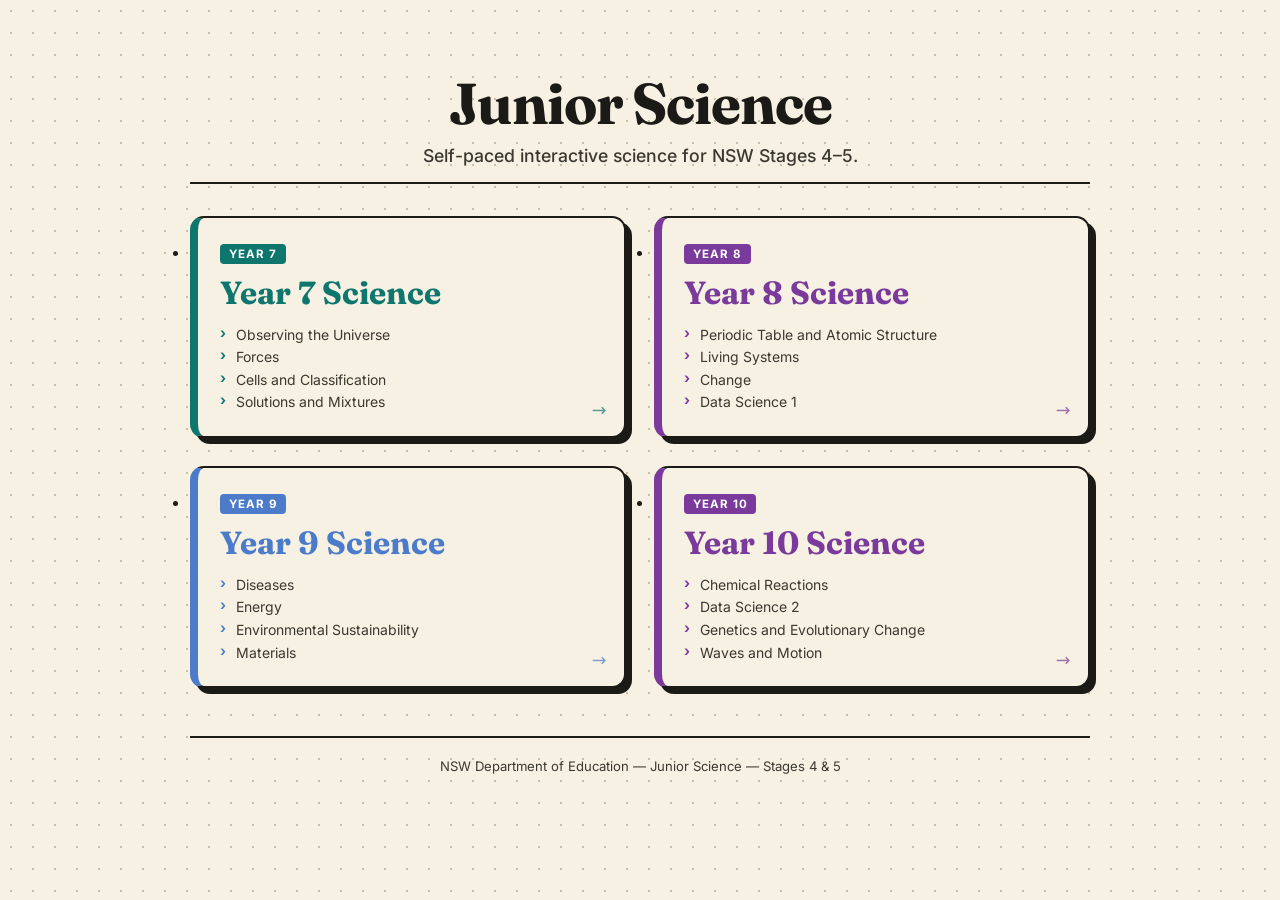
==== index.html @ b9d680f1 "Add Junior Science landing page with self-hosted fonts Single-page front door linking Year 7–10 GitH" ====
<!DOCTYPE html>
<html lang="en">
<head>
  <meta charset="UTF-8" />
  <meta name="viewport" content="width=device-width, initial-scale=1.0" />
  <title>Junior Science</title>
  <style>
    /* ── Self-hosted fonts ─────────────────────────────────────────── */
    @font-face {
      font-family: 'Fraunces';
      font-style: normal;
      font-weight: 700;
      font-display: swap;
      src: url('fonts/fraunces-700-latin.woff2') format('woff2');
      unicode-range: U+0000-00FF, U+0131, U+0152-0153, U+02BB-02BC,
                     U+02C6, U+02DA, U+02DC, U+0304, U+0308, U+0329,
                     U+2000-206F, U+20AC, U+2122, U+2191, U+2193,
                     U+2212, U+2215, U+FEFF, U+FFFD;
    }

    @font-face {
      font-family: 'Inter';
      font-style: normal;
      font-weight: 400;
      font-display: swap;
      src: url('fonts/inter-400-latin.woff2') format('woff2');
      unicode-range: U+0000-00FF, U+0131, U+0152-0153, U+02BB-02BC,
                     U+02C6, U+02DA, U+02DC, U+0304, U+0308, U+0329,
                     U+2000-206F, U+20AC, U+2122, U+2191, U+2193,
                     U+2212, U+2215, U+FEFF, U+FFFD;
    }

    @font-face {
      font-family: 'Inter';
      font-style: normal;
      font-weight: 500;
      font-display: swap;
      src: url('fonts/inter-500-latin.woff2') format('woff2');
      unicode-range: U+0000-00FF, U+0131, U+0152-0153, U+02BB-02BC,
                     U+02C6, U+02DA, U+02DC, U+0304, U+0308, U+0329,
                     U+2000-206F, U+20AC, U+2122, U+2191, U+2193,
                     U+2212, U+2215, U+FEFF, U+FFFD;
    }

    @font-face {
      font-family: 'Inter';
      font-style: normal;
      font-weight: 700;
      font-display: swap;
      src: url('fonts/inter-700-latin.woff2') format('woff2');
      unicode-range: U+0000-00FF, U+0131, U+0152-0153, U+02BB-02BC,
                     U+02C6, U+02DA, U+02DC, U+0304, U+0308, U+0329,
                     U+2000-206F, U+20AC, U+2122, U+2191, U+2193,
                     U+2212, U+2215, U+FEFF, U+FFFD;
    }

    /* ── Reset & base ──────────────────────────────────────────────── */
    *, *::before, *::after {
      box-sizing: border-box;
      margin: 0;
      padding: 0;
    }

    :root {
      --paper:   #f7f1e3;
      --ink:     #1b1a17;
      --ink-mid: #3a3830;
      --radius:  14px;
      --shadow:  6px 6px 0 #1b1a17;

      /* Year accent colours */
      --y7:  #0f766e;
      --y8:  #7a3a9b;
      --y9:  #4b7bc9;
      --y10: #7a3a9b;
    }

    html {
      font-size: 16px;
      scroll-behavior: smooth;
    }

    body {
      font-family: 'Inter', system-ui, -apple-system, 'Segoe UI', sans-serif;
      font-weight: 400;
      background-color: var(--paper);
      color: var(--ink);
      min-height: 100vh;
      padding: 2rem 1rem 4rem;
      /* Subtle dot-grid texture evoking grid paper */
      background-image: radial-gradient(circle, #c8bfa8 1px, transparent 1px);
      background-size: 22px 22px;
    }

    /* ── Layout ────────────────────────────────────────────────────── */
    .site-wrapper {
      max-width: 900px;
      margin: 0 auto;
    }

    /* ── Header ────────────────────────────────────────────────────── */
    .site-header {
      text-align: center;
      padding: 2.5rem 1rem 1rem;
      margin-bottom: 2rem;
      border-bottom: 2px solid var(--ink);
    }

    .site-header h1 {
      font-family: 'Fraunces', Georgia, 'Times New Roman', serif;
      font-weight: 700;
      font-size: clamp(2.4rem, 6vw, 3.6rem);
      line-height: 1.1;
      letter-spacing: -0.02em;
      color: var(--ink);
    }

    .site-header .subtitle {
      margin-top: 0.6rem;
      font-size: clamp(0.95rem, 2.5vw, 1.1rem);
      font-weight: 500;
      color: var(--ink-mid);
    }

    /* ── Jump-back banner ──────────────────────────────────────────── */
    #jump-back {
      display: none; /* shown by JS */
      margin-bottom: 1.75rem;
      padding: 0.7rem 1.2rem;
      background: var(--ink);
      color: var(--paper);
      border-radius: var(--radius);
      font-size: 0.9rem;
      font-weight: 500;
      text-align: center;
    }

    #jump-back a {
      color: #ffd166;
      text-decoration: none;
      font-weight: 700;
    }

    #jump-back a:hover,
    #jump-back a:focus {
      text-decoration: underline;
    }

    #jump-back a:focus-visible {
      outline: 3px solid #ffd166;
      outline-offset: 2px;
      border-radius: 3px;
    }

    /* ── Year card grid ────────────────────────────────────────────── */
    .year-grid {
      display: grid;
      grid-template-columns: 1fr;
      gap: 1.5rem;
    }

    @media (min-width: 540px) {
      .year-grid {
        grid-template-columns: repeat(2, 1fr);
      }
    }

    @media (min-width: 820px) {
      .year-grid {
        grid-template-columns: repeat(2, 1fr);
        gap: 1.75rem;
      }
    }

    /* ── Individual card ───────────────────────────────────────────── */
    .year-card {
      display: block; /* <a> as block */
      text-decoration: none;
      color: var(--ink);
      background: var(--paper);
      border: 2px solid var(--ink);
      border-left: 8px solid var(--accent);
      border-radius: var(--radius);
      box-shadow: var(--shadow);
      padding: 1.5rem 1.4rem 1.6rem;
      transition: transform 0.12s ease, box-shadow 0.12s ease;
      position: relative;
      /* Ensure accent var flows from inline style */
      --accent: currentColor;
    }

    .year-card:hover,
    .year-card:focus-visible {
      transform: translate(-3px, -3px);
      box-shadow: 9px 9px 0 var(--ink);
      outline: none;
    }

    .year-card:focus-visible {
      outline: 3px solid var(--accent);
      outline-offset: 3px;
    }

    .year-card:active {
      transform: translate(2px, 2px);
      box-shadow: 4px 4px 0 var(--ink);
    }

    /* Badge (Y7, Y8 …) */
    .card-badge {
      display: inline-block;
      background: var(--accent);
      color: #fff;
      font-family: 'Inter', sans-serif;
      font-weight: 700;
      font-size: 0.72rem;
      letter-spacing: 0.08em;
      text-transform: uppercase;
      padding: 0.2rem 0.55rem;
      border-radius: 4px;
      margin-bottom: 0.65rem;
    }

    /* Year heading */
    .card-heading {
      font-family: 'Fraunces', Georgia, 'Times New Roman', serif;
      font-weight: 700;
      font-size: clamp(1.55rem, 4vw, 2rem);
      color: var(--accent);
      line-height: 1.15;
      margin-bottom: 0.9rem;
    }

    /* Topic list */
    .card-topics {
      list-style: none;
      display: flex;
      flex-direction: column;
      gap: 0.35rem;
    }

    .card-topics li {
      font-size: 0.875rem;
      font-weight: 400;
      color: var(--ink-mid);
      padding-left: 1rem;
      position: relative;
    }

    .card-topics li::before {
      content: '›';
      position: absolute;
      left: 0;
      color: var(--accent);
      font-weight: 700;
      line-height: 1;
    }

    /* Arrow nudge in bottom-right */
    .card-arrow {
      position: absolute;
      bottom: 1rem;
      right: 1.1rem;
      font-size: 1.1rem;
      color: var(--accent);
      opacity: 0.7;
      transition: opacity 0.12s, transform 0.12s;
    }

    .year-card:hover .card-arrow,
    .year-card:focus-visible .card-arrow {
      opacity: 1;
      transform: translateX(3px);
    }

    /* ── Footer ────────────────────────────────────────────────────── */
    .site-footer {
      margin-top: 3rem;
      padding-top: 1.25rem;
      border-top: 2px solid var(--ink);
      text-align: center;
      font-size: 0.82rem;
      color: var(--ink-mid);
    }
  </style>
</head>
<body>
  <div class="site-wrapper">

    <header class="site-header">
      <h1>Junior Science</h1>
      <p class="subtitle">Self-paced interactive science for NSW Stages&nbsp;4–5.</p>
    </header>

    <!-- Jump-back banner — shown by JS if localStorage has a saved year -->
    <div id="jump-back" role="note" aria-live="polite"></div>

    <main>
      <nav aria-label="Year groups">
        <ul class="year-grid" role="list">

          <!-- Year 7 -->
          <li>
            <a class="year-card"
               href="https://irvincisneros-png.github.io/Year-7/"
               style="--accent: #0f766e;"
               data-year="7"
               aria-label="Year 7 Science — Observing the Universe, Forces, Cells and Classification, Solutions and Mixtures">
              <span class="card-badge">Year 7</span>
              <div class="card-heading">Year 7 Science</div>
              <ul class="card-topics" aria-hidden="true">
                <li>Observing the Universe</li>
                <li>Forces</li>
                <li>Cells and Classification</li>
                <li>Solutions and Mixtures</li>
              </ul>
              <span class="card-arrow" aria-hidden="true">→</span>
            </a>
          </li>

          <!-- Year 8 -->
          <li>
            <a class="year-card"
               href="https://irvincisneros-png.github.io/Year-8-Science/"
               style="--accent: #7a3a9b;"
               data-year="8"
               aria-label="Year 8 Science — Periodic Table and Atomic Structure, Living Systems, Change, Data Science 1">
              <span class="card-badge">Year 8</span>
              <div class="card-heading">Year 8 Science</div>
              <ul class="card-topics" aria-hidden="true">
                <li>Periodic Table and Atomic Structure</li>
                <li>Living Systems</li>
                <li>Change</li>
                <li>Data Science 1</li>
              </ul>
              <span class="card-arrow" aria-hidden="true">→</span>
            </a>
          </li>

          <!-- Year 9 -->
          <li>
            <a class="year-card"
               href="https://irvincisneros-png.github.io/Year-9/"
               style="--accent: #4b7bc9;"
               data-year="9"
               aria-label="Year 9 Science — Diseases, Energy, Environmental Sustainability, Materials">
              <span class="card-badge">Year 9</span>
              <div class="card-heading">Year 9 Science</div>
              <ul class="card-topics" aria-hidden="true">
                <li>Diseases</li>
                <li>Energy</li>
                <li>Environmental Sustainability</li>
                <li>Materials</li>
              </ul>
              <span class="card-arrow" aria-hidden="true">→</span>
            </a>
          </li>

          <!-- Year 10 -->
          <li>
            <a class="year-card"
               href="https://irvincisneros-png.github.io/Year-10-Science/"
               style="--accent: #7a3a9b;"
               data-year="10"
               aria-label="Year 10 Science — Chemical Reactions, Data Science 2, Genetics and Evolutionary Change, Waves and Motion">
              <span class="card-badge">Year 10</span>
              <div class="card-heading">Year 10 Science</div>
              <ul class="card-topics" aria-hidden="true">
                <li>Chemical Reactions</li>
                <li>Data Science 2</li>
                <li>Genetics and Evolutionary Change</li>
                <li>Waves and Motion</li>
              </ul>
              <span class="card-arrow" aria-hidden="true">→</span>
            </a>
          </li>

        </ul>
      </nav>
    </main>

    <footer class="site-footer">
      <p>NSW Department of Education &mdash; Junior Science &mdash; Stages 4 &amp; 5</p>
    </footer>

  </div>

  <!-- Last-year memory (vanilla JS, no external deps) -->
  <script>
    (function () {
      var KEY = 'jsci.lastyear';
      var URLS = {
        '7':  'https://irvincisneros-png.github.io/Year-7/',
        '8':  'https://irvincisneros-png.github.io/Year-8-Science/',
        '9':  'https://irvincisneros-png.github.io/Year-9/',
        '10': 'https://irvincisneros-png.github.io/Year-10-Science/'
      };

      // On load: show jump-back banner if a year was saved
      try {
        var saved = localStorage.getItem(KEY);
        if (saved && URLS[saved]) {
          var banner = document.getElementById('jump-back');
          banner.innerHTML =
            'Welcome back! &nbsp;<a href="' + URLS[saved] + '">' +
            'Jump back into Year ' + saved + ' →</a>';
          banner.style.display = 'block';
        }
      } catch (e) { /* localStorage blocked — silent fallback */ }

      // On card click: save the year to localStorage
      var cards = document.querySelectorAll('.year-card[data-year]');
      for (var i = 0; i < cards.length; i++) {
        cards[i].addEventListener('click', function () {
          try {
            localStorage.setItem(KEY, this.getAttribute('data-year'));
          } catch (e) {}
        });
      }
    })();
  </script>
</body>
</html>
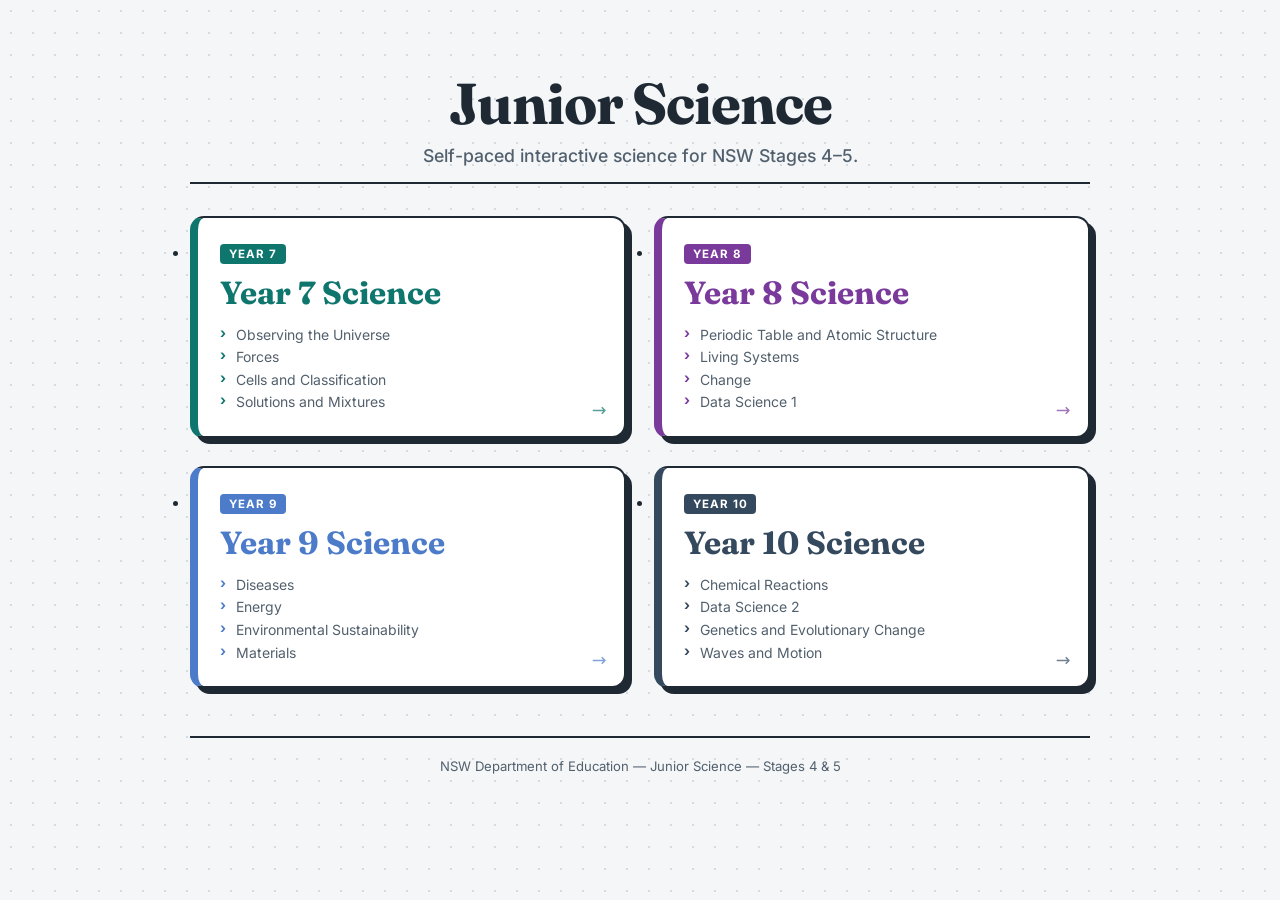
==== commit 81ecbd0c: "Recolour landing page: de-beige to white-on-light-grey, distinguish Year 10 (navy) from Year 8 Co-Au" ====
--- a/index.html
+++ b/index.html
@@ -62,17 +62,17 @@
     }
 
     :root {
-      --paper:   #f7f1e3;
-      --ink:     #1b1a17;
-      --ink-mid: #3a3830;
+      --paper:   #f4f6f8;
+      --ink:     #1f2933;
+      --ink-mid: #52606d;
       --radius:  14px;
-      --shadow:  6px 6px 0 #1b1a17;
+      --shadow:  6px 6px 0 #1f2933;
 
       /* Year accent colours */
       --y7:  #0f766e;
       --y8:  #7a3a9b;
       --y9:  #4b7bc9;
-      --y10: #7a3a9b;
+      --y10: #34495e;
     }
 
     html {
@@ -88,7 +88,7 @@
       min-height: 100vh;
       padding: 2rem 1rem 4rem;
       /* Subtle dot-grid texture evoking grid paper */
-      background-image: radial-gradient(circle, #c8bfa8 1px, transparent 1px);
+      background-image: radial-gradient(circle, #d3dae0 1px, transparent 1px);
       background-size: 22px 22px;
     }
 
@@ -177,7 +177,7 @@
       display: block; /* <a> as block */
       text-decoration: none;
       color: var(--ink);
-      background: var(--paper);
+      background: #ffffff;
       border: 2px solid var(--ink);
       border-left: 8px solid var(--accent);
       border-radius: var(--radius);
@@ -360,7 +360,7 @@
           <li>
             <a class="year-card"
                href="https://irvincisneros-png.github.io/Year-10-Science/"
-               style="--accent: #7a3a9b;"
+               style="--accent: #34495e;"
                data-year="10"
                aria-label="Year 10 Science — Chemical Reactions, Data Science 2, Genetics and Evolutionary Change, Waves and Motion">
               <span class="card-badge">Year 10</span>
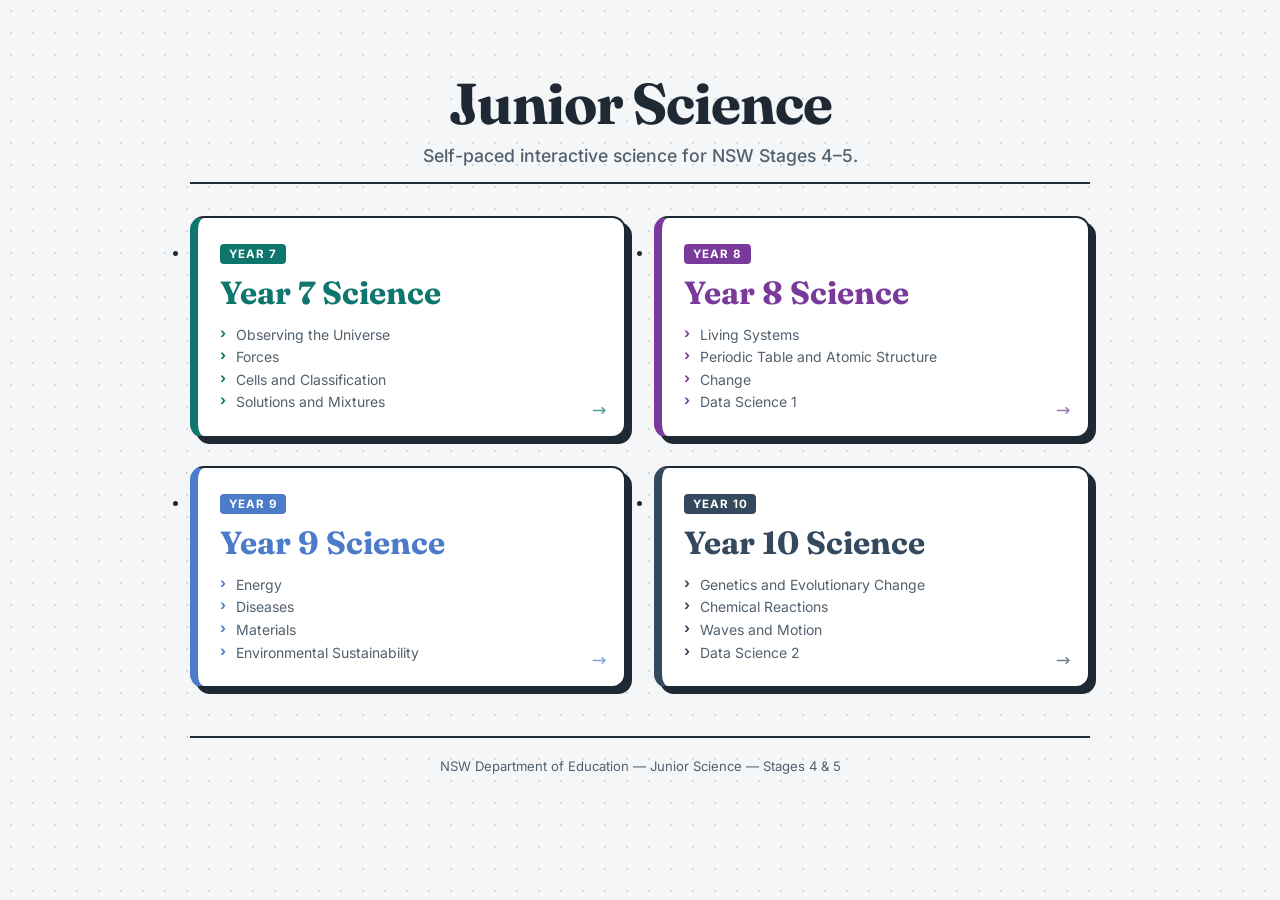
==== commit 5da5d181: "Reorder year-card topic lists to NESA syllabus order (Years 8–10) Co-Authored-By: Claude Opus 4.8 <n" ====
--- a/index.html
+++ b/index.html
@@ -324,12 +324,12 @@
                href="https://irvincisneros-png.github.io/Year-8-Science/"
                style="--accent: #7a3a9b;"
                data-year="8"
-               aria-label="Year 8 Science — Periodic Table and Atomic Structure, Living Systems, Change, Data Science 1">
+               aria-label="Year 8 Science — Living Systems, Periodic Table and Atomic Structure, Change, Data Science 1">
               <span class="card-badge">Year 8</span>
               <div class="card-heading">Year 8 Science</div>
               <ul class="card-topics" aria-hidden="true">
+                <li>Living Systems</li>
                 <li>Periodic Table and Atomic Structure</li>
-                <li>Living Systems</li>
                 <li>Change</li>
                 <li>Data Science 1</li>
               </ul>
@@ -343,14 +343,14 @@
                href="https://irvincisneros-png.github.io/Year-9/"
                style="--accent: #4b7bc9;"
                data-year="9"
-               aria-label="Year 9 Science — Diseases, Energy, Environmental Sustainability, Materials">
+               aria-label="Year 9 Science — Energy, Diseases, Materials, Environmental Sustainability">
               <span class="card-badge">Year 9</span>
               <div class="card-heading">Year 9 Science</div>
               <ul class="card-topics" aria-hidden="true">
+                <li>Energy</li>
                 <li>Diseases</li>
-                <li>Energy</li>
+                <li>Materials</li>
                 <li>Environmental Sustainability</li>
-                <li>Materials</li>
               </ul>
               <span class="card-arrow" aria-hidden="true">→</span>
             </a>
@@ -362,14 +362,14 @@
                href="https://irvincisneros-png.github.io/Year-10-Science/"
                style="--accent: #34495e;"
                data-year="10"
-               aria-label="Year 10 Science — Chemical Reactions, Data Science 2, Genetics and Evolutionary Change, Waves and Motion">
+               aria-label="Year 10 Science — Genetics and Evolutionary Change, Chemical Reactions, Waves and Motion, Data Science 2">
               <span class="card-badge">Year 10</span>
               <div class="card-heading">Year 10 Science</div>
               <ul class="card-topics" aria-hidden="true">
+                <li>Genetics and Evolutionary Change</li>
                 <li>Chemical Reactions</li>
+                <li>Waves and Motion</li>
                 <li>Data Science 2</li>
-                <li>Genetics and Evolutionary Change</li>
-                <li>Waves and Motion</li>
               </ul>
               <span class="card-arrow" aria-hidden="true">→</span>
             </a>
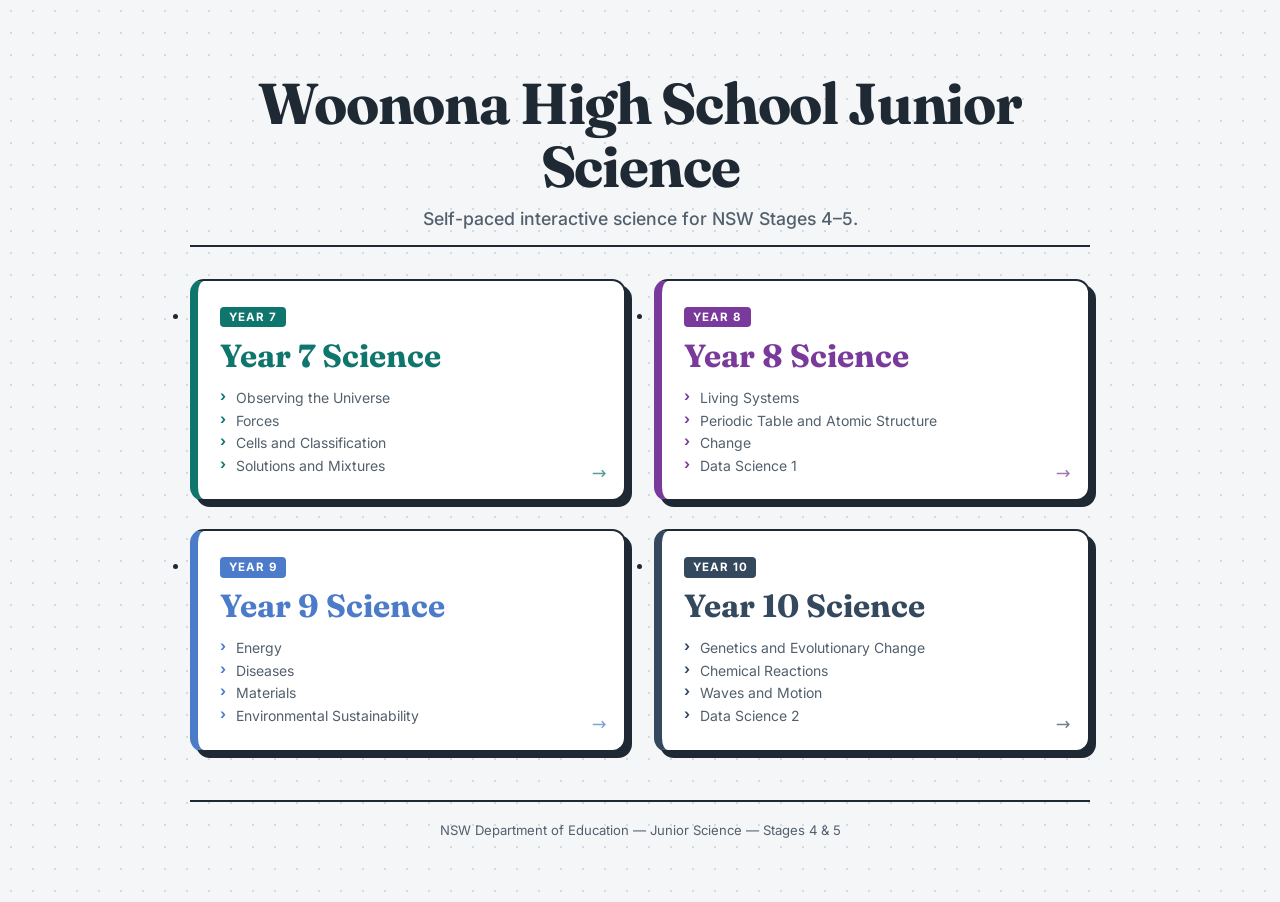
==== commit d52f3c31: "Rename landing page title to Woonona High School Junior Science Co-Authored-By: Claude Opus 4.8 <nor" ====
--- a/index.html
+++ b/index.html
@@ -3,7 +3,7 @@
 <head>
   <meta charset="UTF-8" />
   <meta name="viewport" content="width=device-width, initial-scale=1.0" />
-  <title>Junior Science</title>
+  <title>Woonona High School Junior Science</title>
   <style>
     /* ── Self-hosted fonts ─────────────────────────────────────────── */
     @font-face {
@@ -288,7 +288,7 @@
   <div class="site-wrapper">
 
     <header class="site-header">
-      <h1>Junior Science</h1>
+      <h1>Woonona High School Junior Science</h1>
       <p class="subtitle">Self-paced interactive science for NSW Stages&nbsp;4–5.</p>
     </header>
 
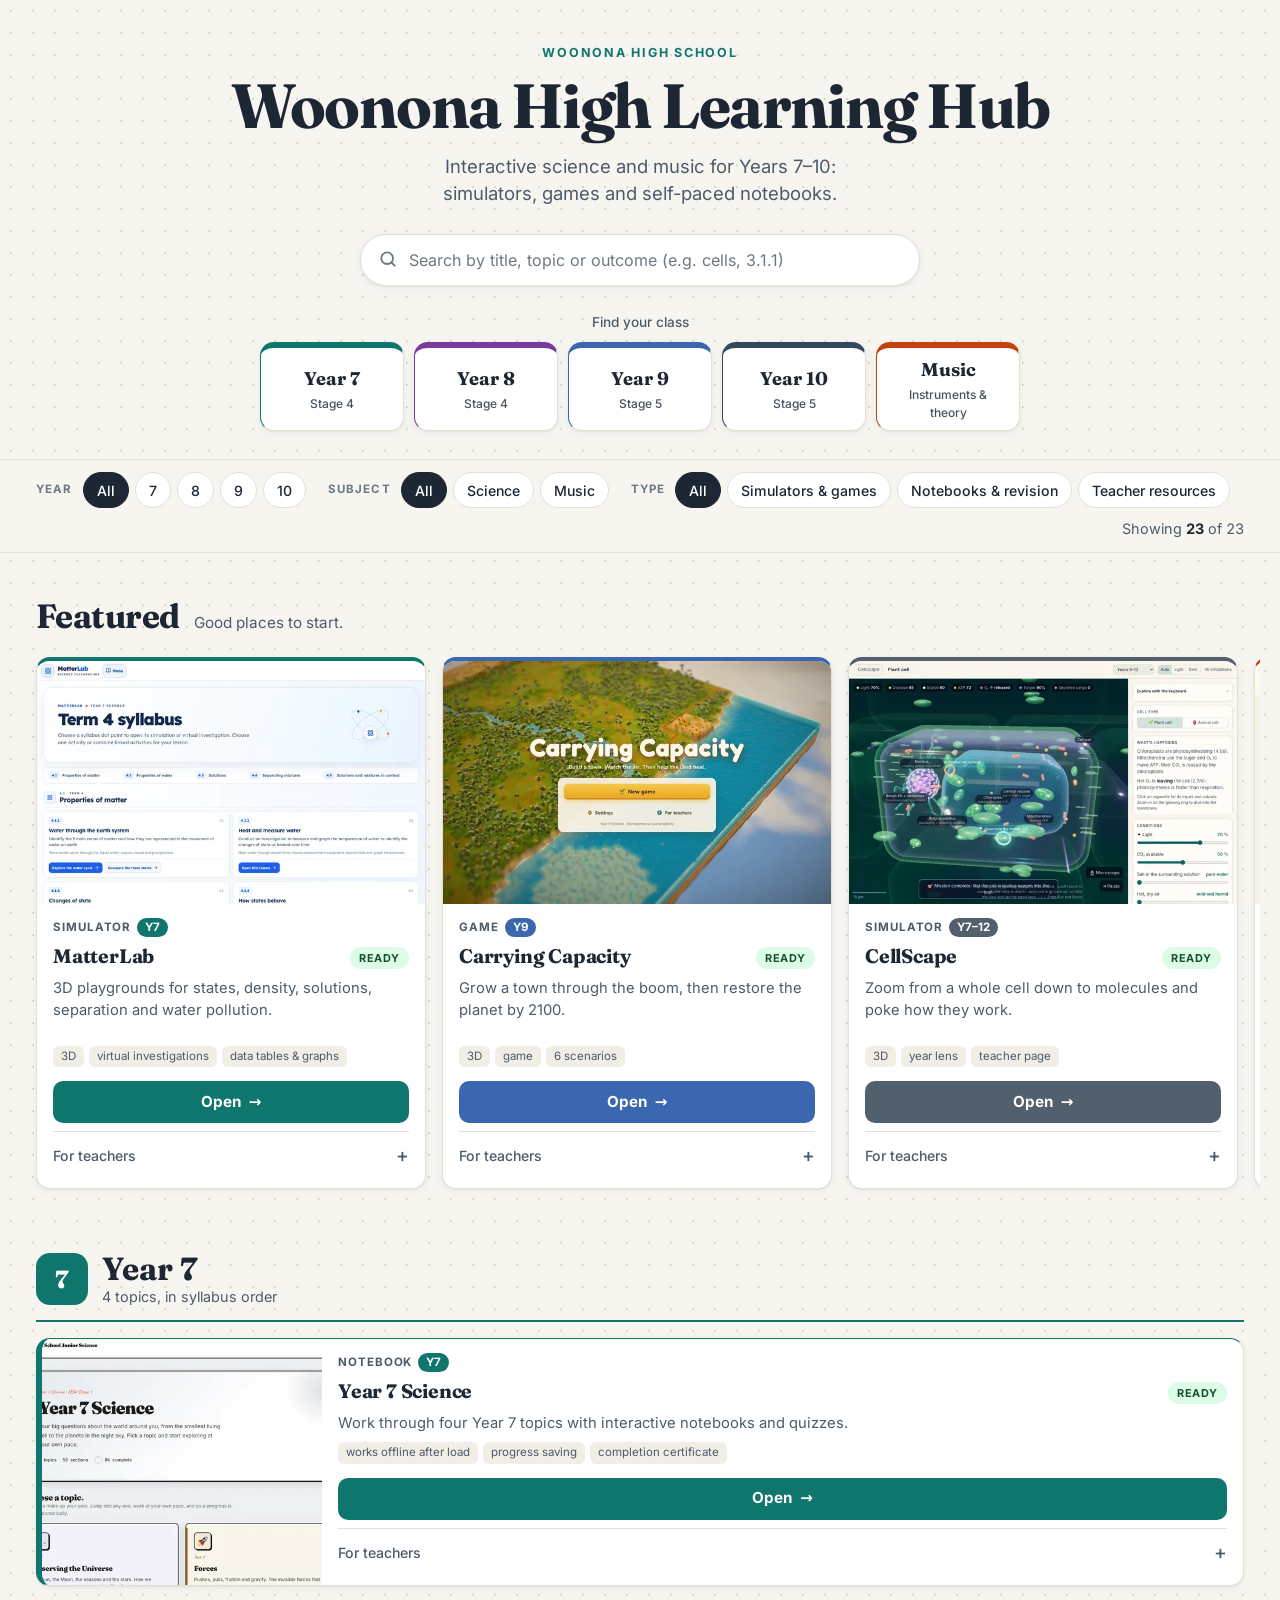
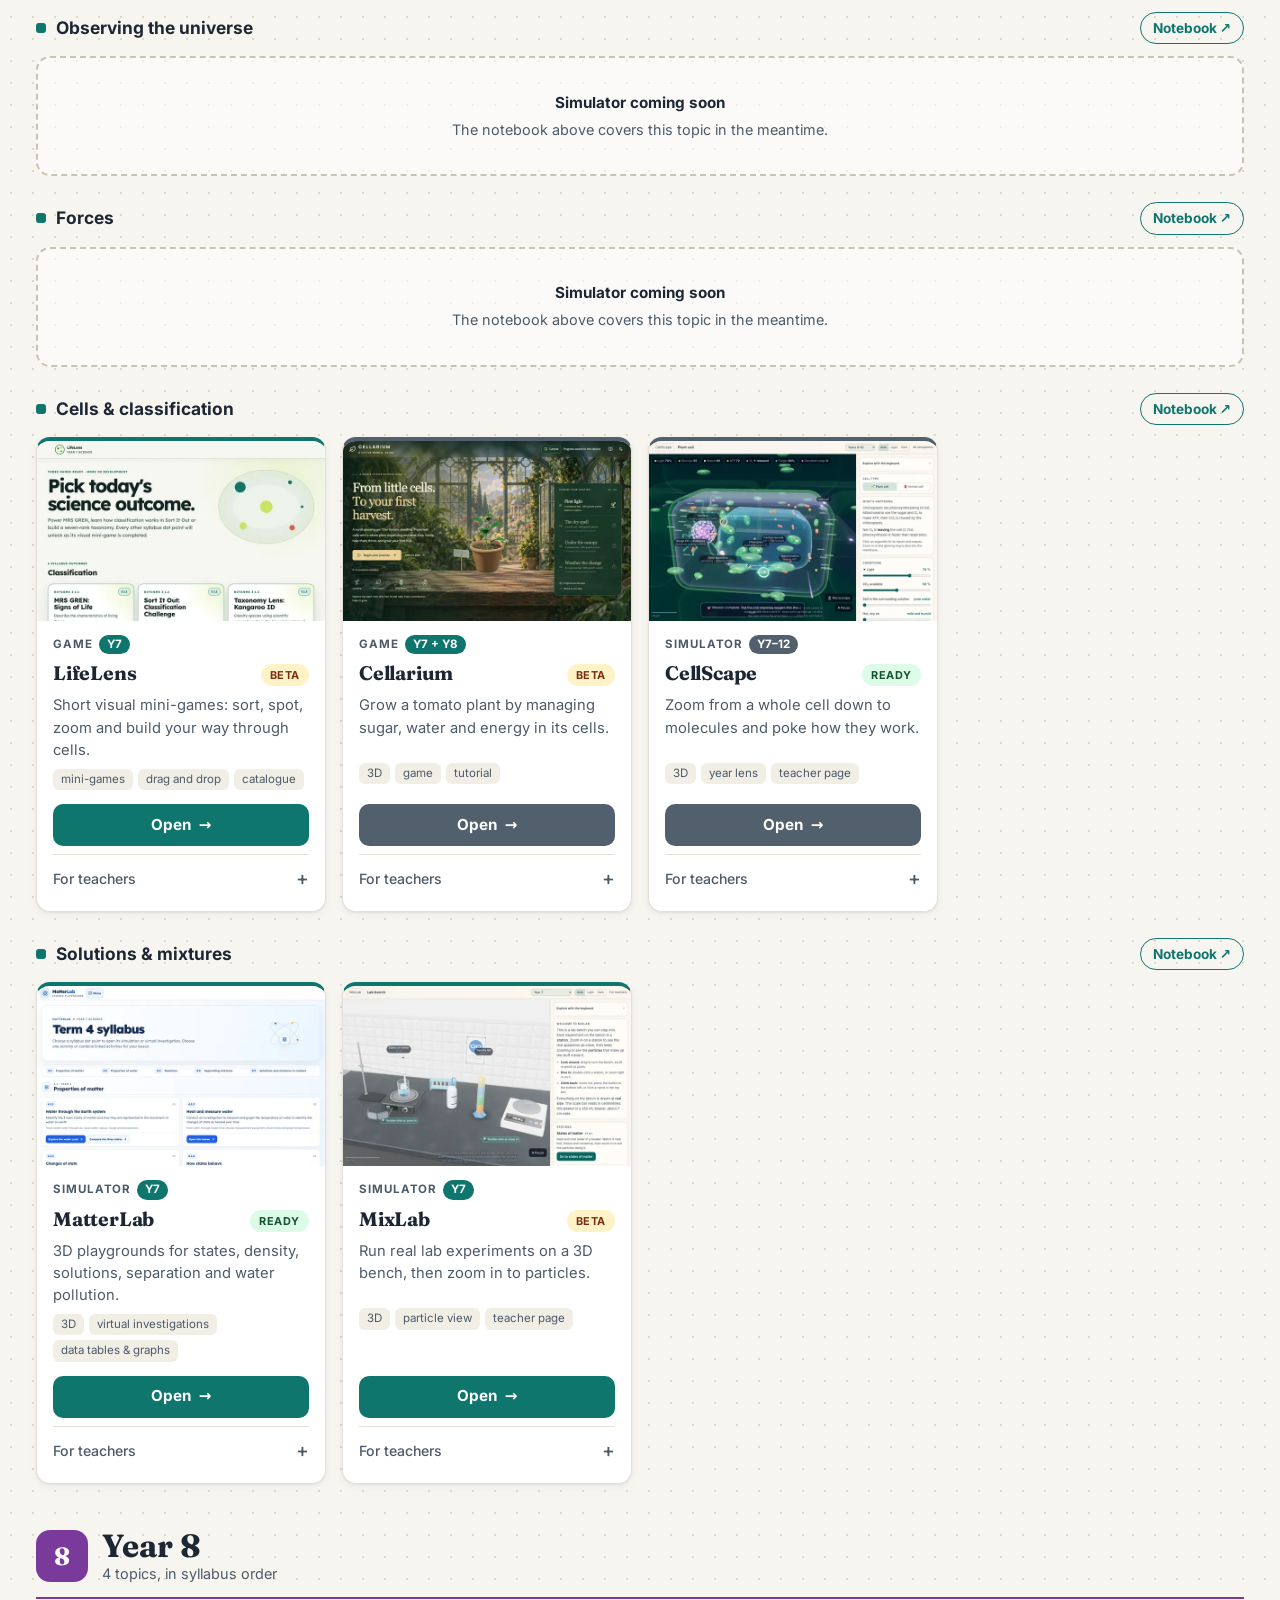
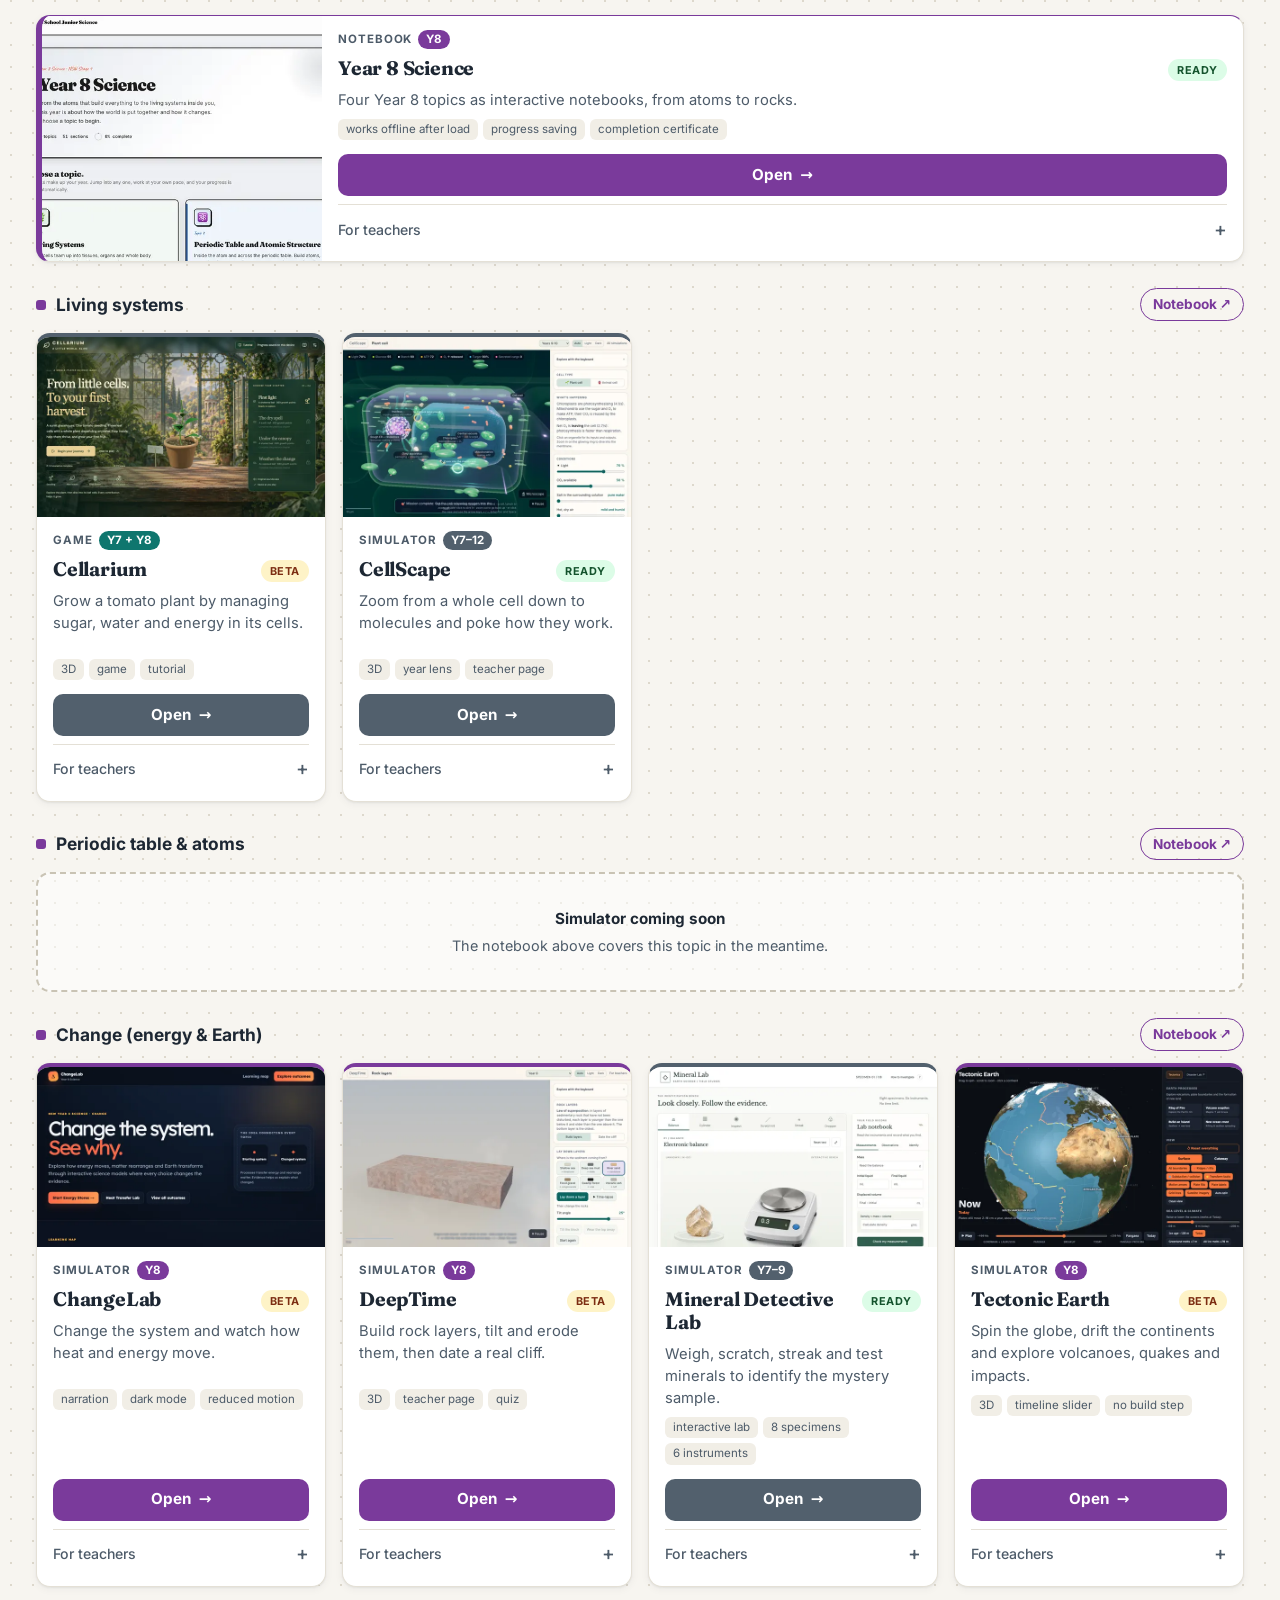
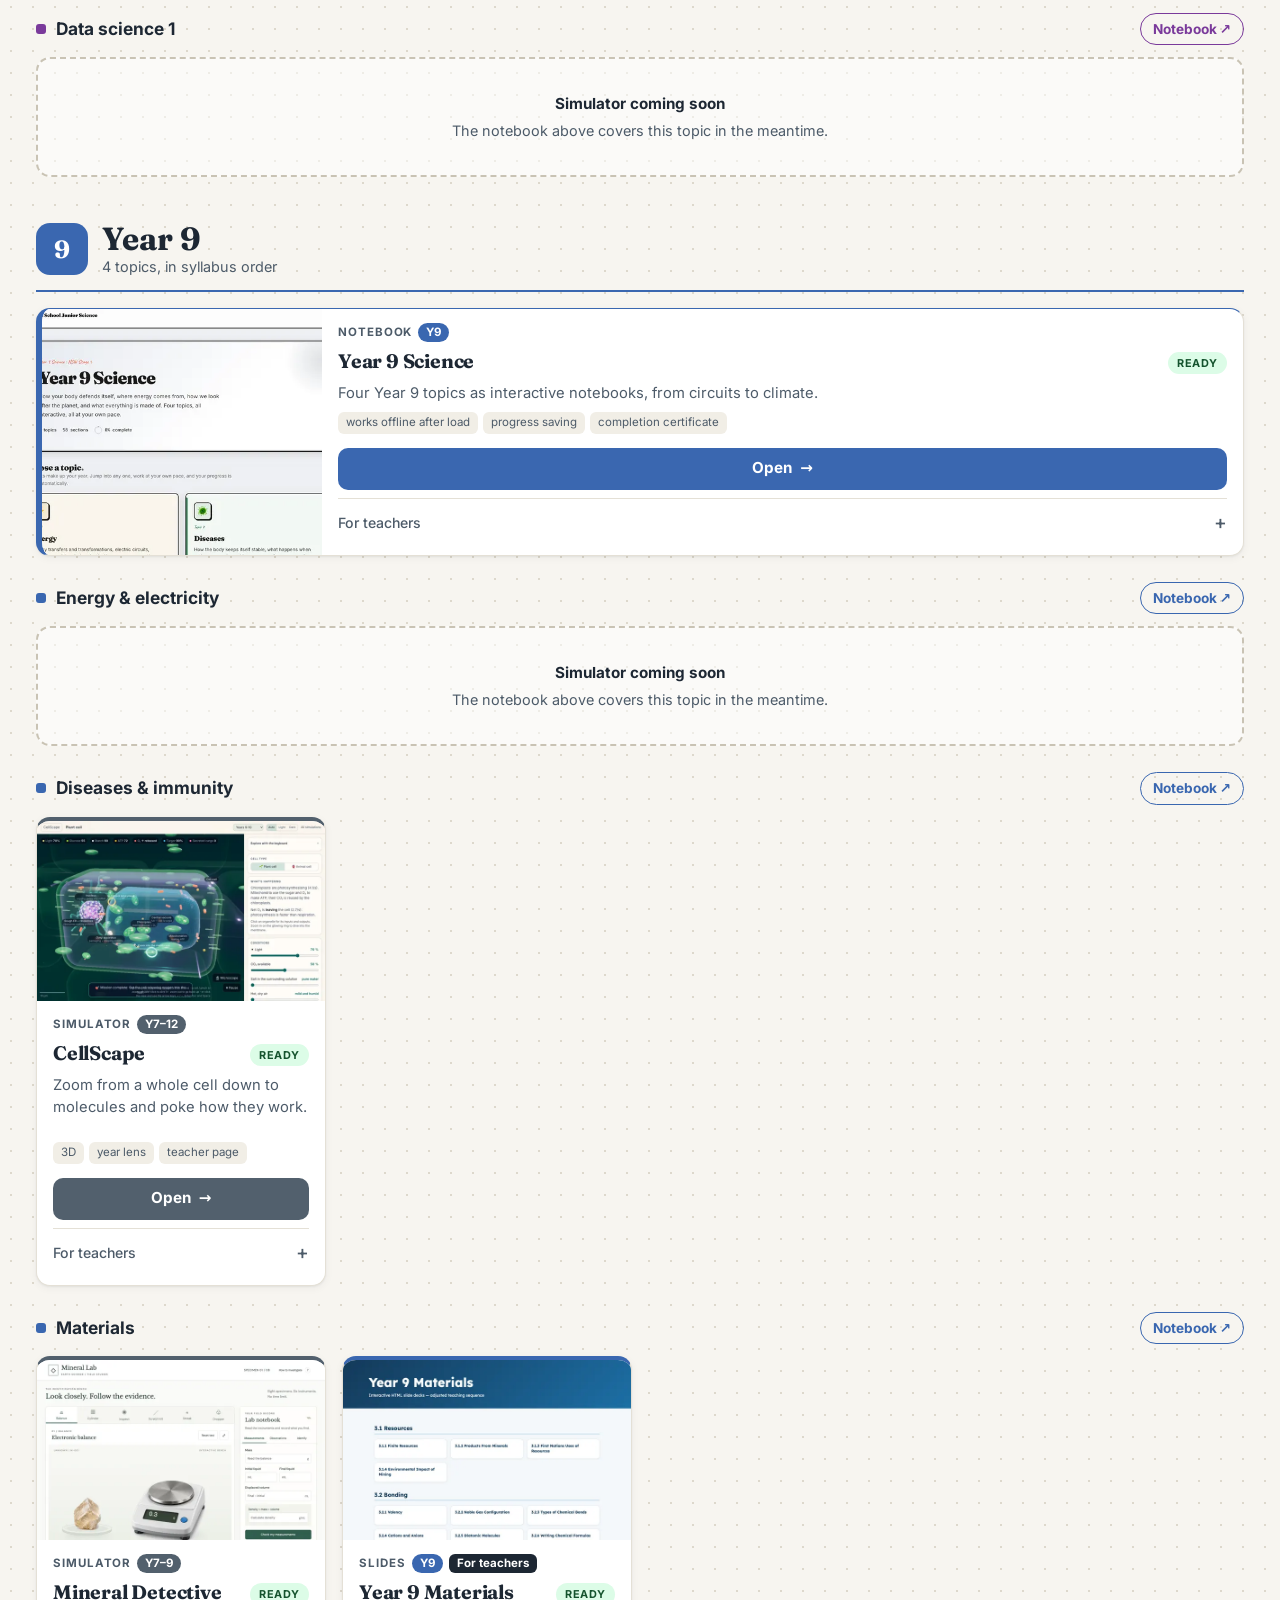
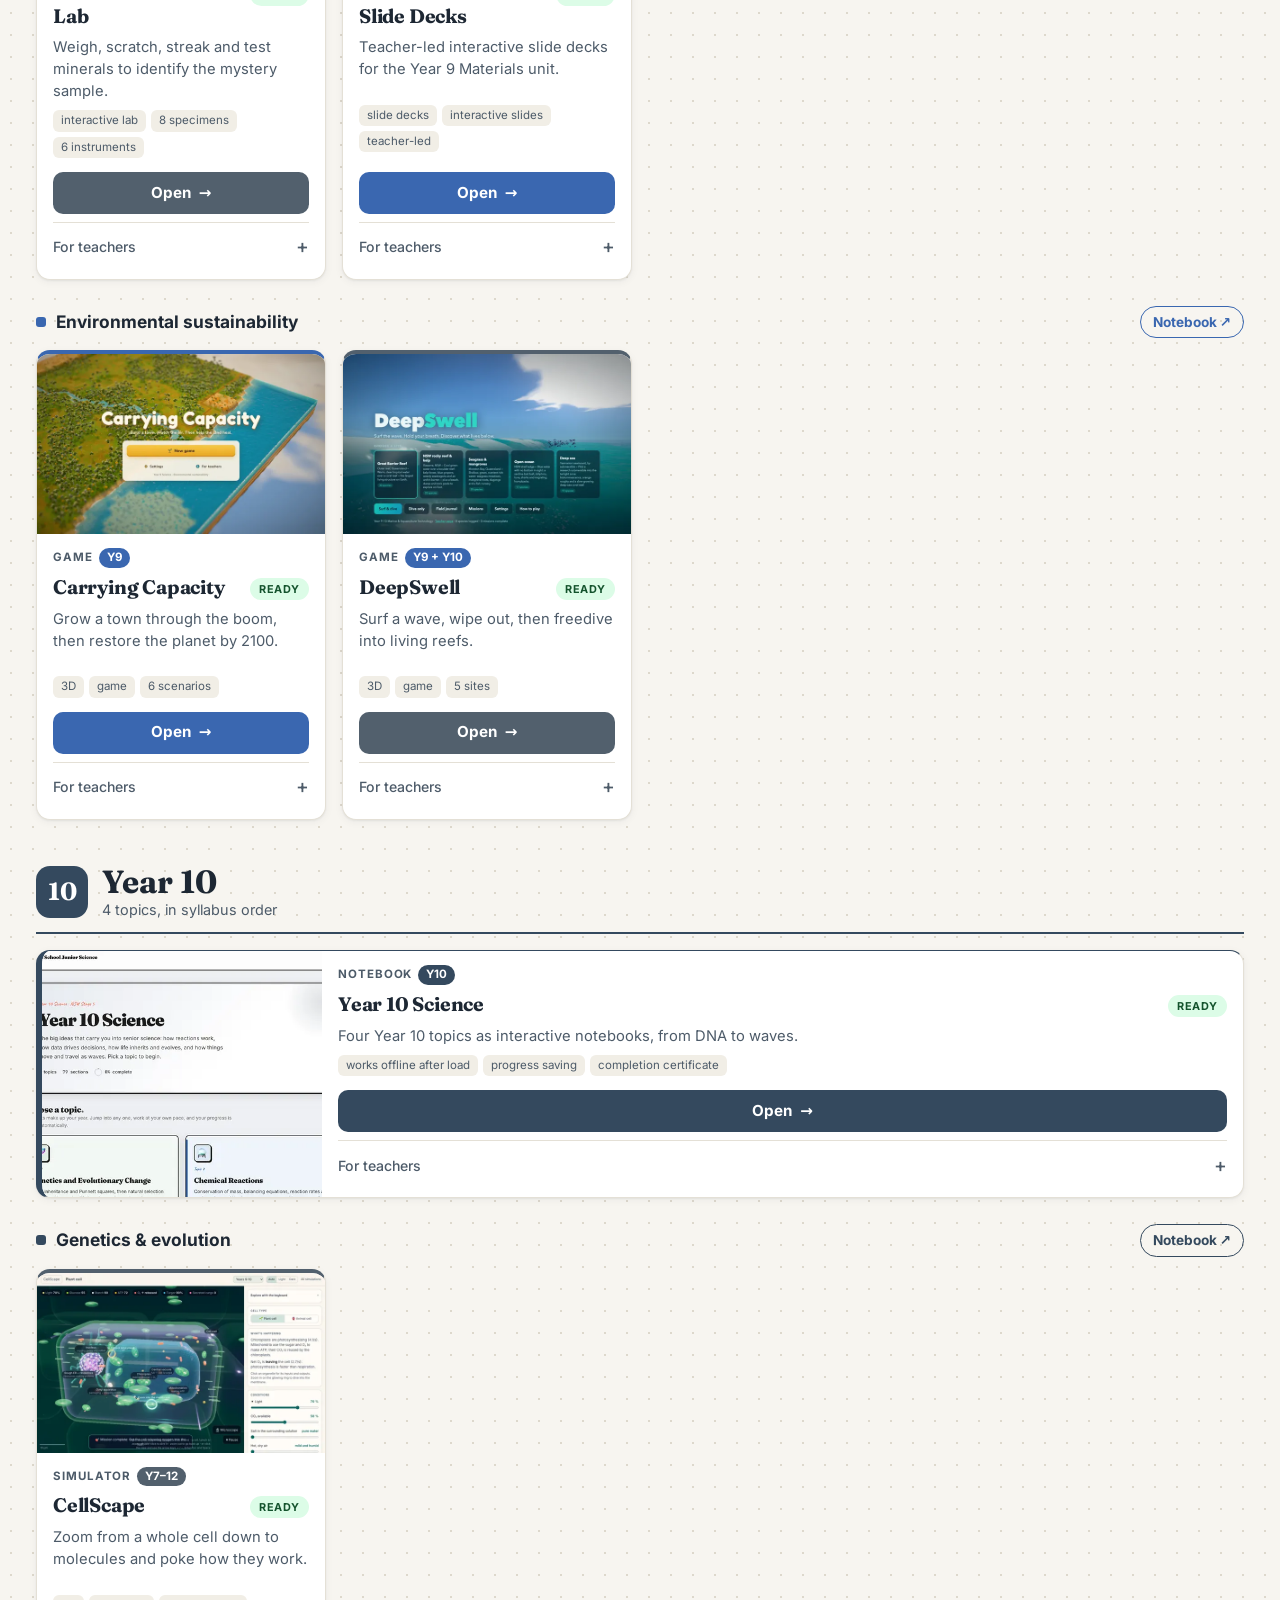
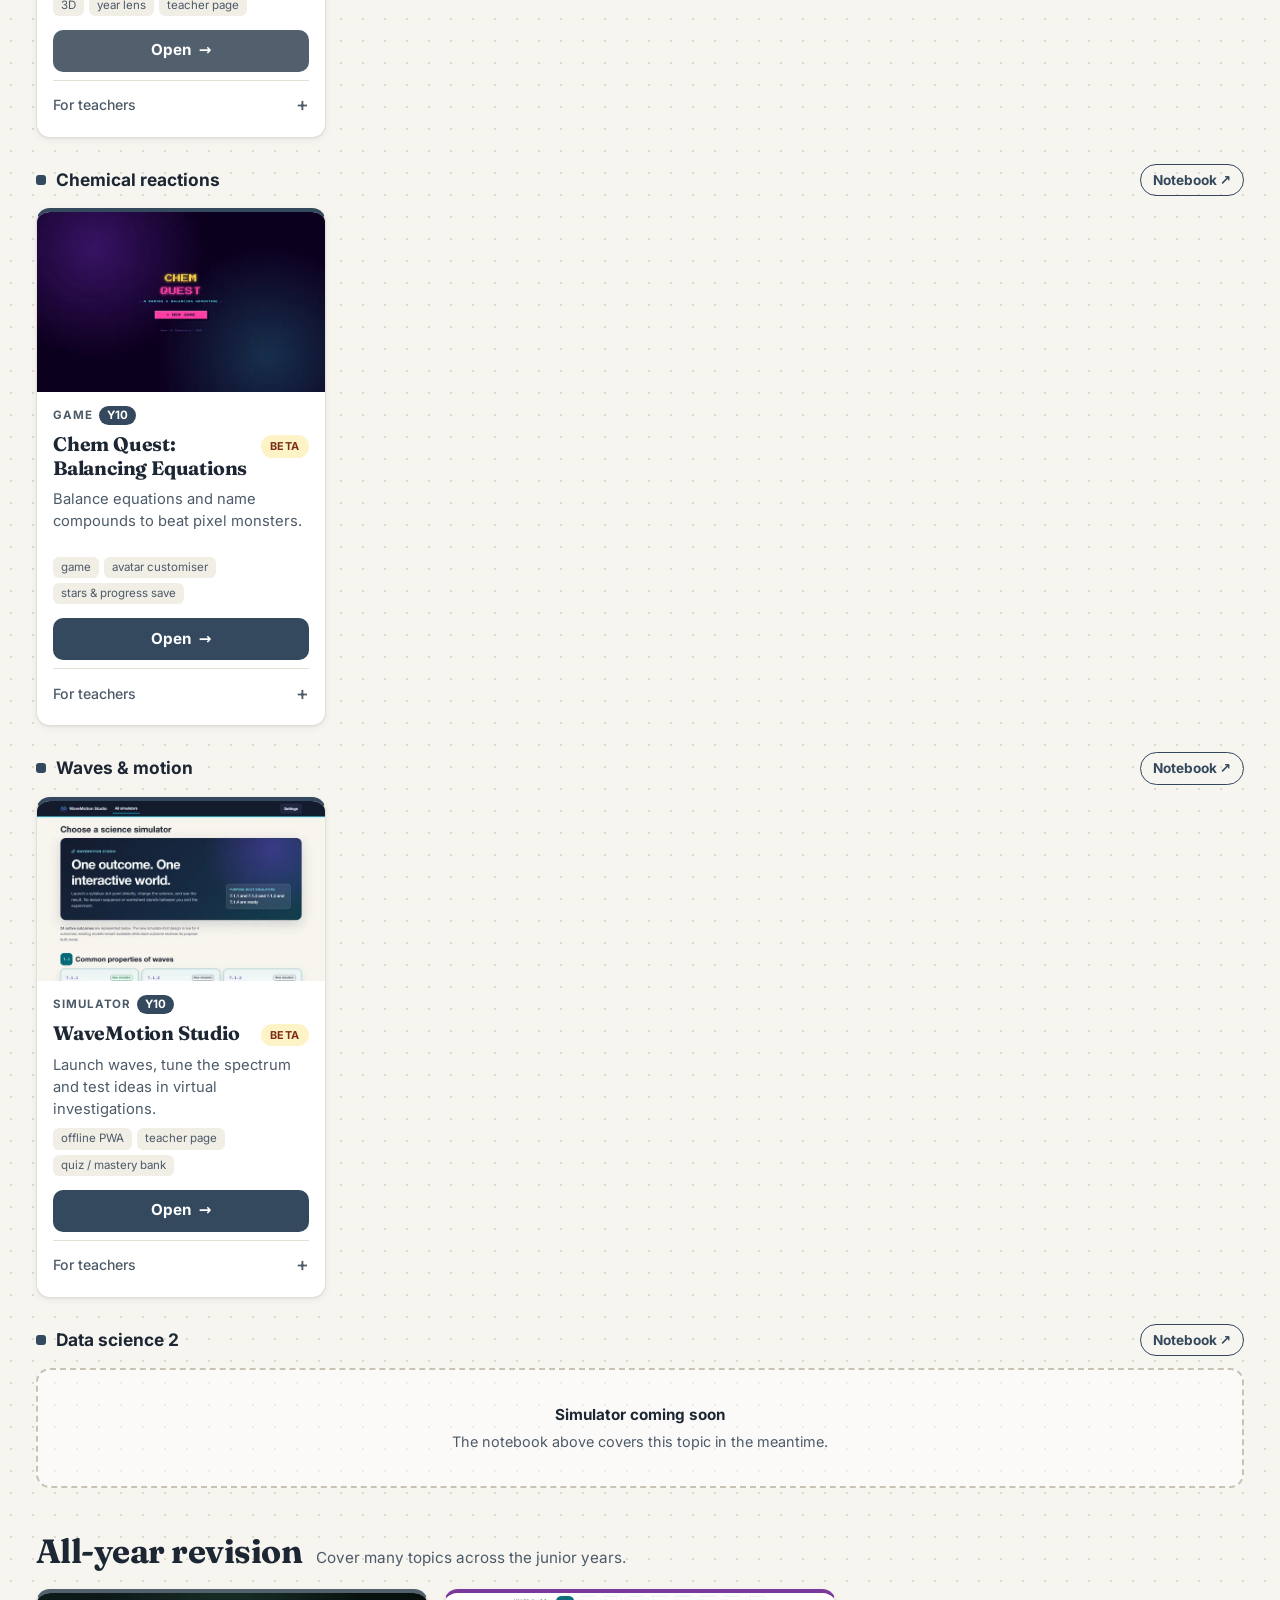
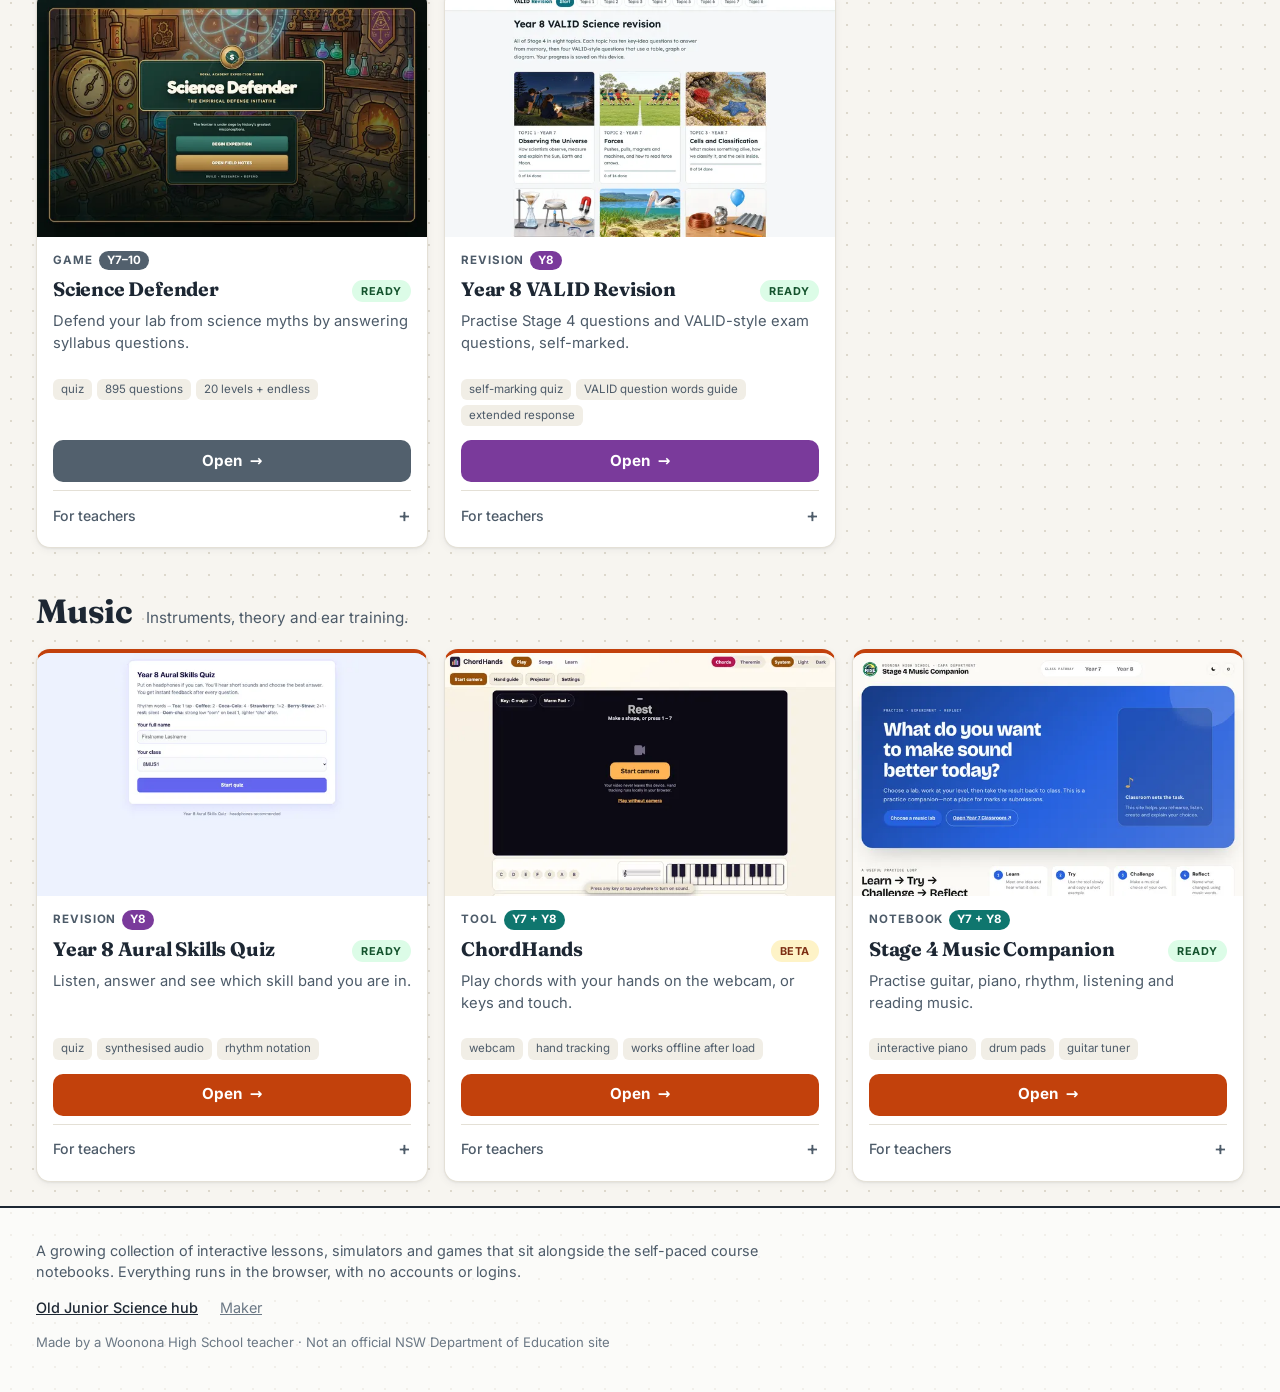
==== commit 1221ec78: "New Learning Hub homepage organising every science and music site Public catalogue (filter by year/s" ====
--- a/index.html
+++ b/index.html
@@ -1,423 +1,87 @@
 <!DOCTYPE html>
-<html lang="en">
+<html lang="en-AU">
 <head>
-  <meta charset="UTF-8" />
-  <meta name="viewport" content="width=device-width, initial-scale=1.0" />
-  <title>Woonona High School Junior Science</title>
-  <style>
-    /* ── Self-hosted fonts ─────────────────────────────────────────── */
-    @font-face {
-      font-family: 'Fraunces';
-      font-style: normal;
-      font-weight: 700;
-      font-display: swap;
-      src: url('fonts/fraunces-700-latin.woff2') format('woff2');
-      unicode-range: U+0000-00FF, U+0131, U+0152-0153, U+02BB-02BC,
-                     U+02C6, U+02DA, U+02DC, U+0304, U+0308, U+0329,
-                     U+2000-206F, U+20AC, U+2122, U+2191, U+2193,
-                     U+2212, U+2215, U+FEFF, U+FFFD;
-    }
-
-    @font-face {
-      font-family: 'Inter';
-      font-style: normal;
-      font-weight: 400;
-      font-display: swap;
-      src: url('fonts/inter-400-latin.woff2') format('woff2');
-      unicode-range: U+0000-00FF, U+0131, U+0152-0153, U+02BB-02BC,
-                     U+02C6, U+02DA, U+02DC, U+0304, U+0308, U+0329,
-                     U+2000-206F, U+20AC, U+2122, U+2191, U+2193,
-                     U+2212, U+2215, U+FEFF, U+FFFD;
-    }
-
-    @font-face {
-      font-family: 'Inter';
-      font-style: normal;
-      font-weight: 500;
-      font-display: swap;
-      src: url('fonts/inter-500-latin.woff2') format('woff2');
-      unicode-range: U+0000-00FF, U+0131, U+0152-0153, U+02BB-02BC,
-                     U+02C6, U+02DA, U+02DC, U+0304, U+0308, U+0329,
-                     U+2000-206F, U+20AC, U+2122, U+2191, U+2193,
-                     U+2212, U+2215, U+FEFF, U+FFFD;
-    }
-
-    @font-face {
-      font-family: 'Inter';
-      font-style: normal;
-      font-weight: 700;
-      font-display: swap;
-      src: url('fonts/inter-700-latin.woff2') format('woff2');
-      unicode-range: U+0000-00FF, U+0131, U+0152-0153, U+02BB-02BC,
-                     U+02C6, U+02DA, U+02DC, U+0304, U+0308, U+0329,
-                     U+2000-206F, U+20AC, U+2122, U+2191, U+2193,
-                     U+2212, U+2215, U+FEFF, U+FFFD;
-    }
-
-    /* ── Reset & base ──────────────────────────────────────────────── */
-    *, *::before, *::after {
-      box-sizing: border-box;
-      margin: 0;
-      padding: 0;
-    }
-
-    :root {
-      --paper:   #f4f6f8;
-      --ink:     #1f2933;
-      --ink-mid: #52606d;
-      --radius:  14px;
-      --shadow:  6px 6px 0 #1f2933;
-
-      /* Year accent colours */
-      --y7:  #0f766e;
-      --y8:  #7a3a9b;
-      --y9:  #4b7bc9;
-      --y10: #34495e;
-    }
-
-    html {
-      font-size: 16px;
-      scroll-behavior: smooth;
-    }
-
-    body {
-      font-family: 'Inter', system-ui, -apple-system, 'Segoe UI', sans-serif;
-      font-weight: 400;
-      background-color: var(--paper);
-      color: var(--ink);
-      min-height: 100vh;
-      padding: 2rem 1rem 4rem;
-      /* Subtle dot-grid texture evoking grid paper */
-      background-image: radial-gradient(circle, #d3dae0 1px, transparent 1px);
-      background-size: 22px 22px;
-    }
-
-    /* ── Layout ────────────────────────────────────────────────────── */
-    .site-wrapper {
-      max-width: 900px;
-      margin: 0 auto;
-    }
-
-    /* ── Header ────────────────────────────────────────────────────── */
-    .site-header {
-      text-align: center;
-      padding: 2.5rem 1rem 1rem;
-      margin-bottom: 2rem;
-      border-bottom: 2px solid var(--ink);
-    }
-
-    .site-header h1 {
-      font-family: 'Fraunces', Georgia, 'Times New Roman', serif;
-      font-weight: 700;
-      font-size: clamp(2.4rem, 6vw, 3.6rem);
-      line-height: 1.1;
-      letter-spacing: -0.02em;
-      color: var(--ink);
-    }
-
-    .site-header .subtitle {
-      margin-top: 0.6rem;
-      font-size: clamp(0.95rem, 2.5vw, 1.1rem);
-      font-weight: 500;
-      color: var(--ink-mid);
-    }
-
-    /* ── Jump-back banner ──────────────────────────────────────────── */
-    #jump-back {
-      display: none; /* shown by JS */
-      margin-bottom: 1.75rem;
-      padding: 0.7rem 1.2rem;
-      background: var(--ink);
-      color: var(--paper);
-      border-radius: var(--radius);
-      font-size: 0.9rem;
-      font-weight: 500;
-      text-align: center;
-    }
-
-    #jump-back a {
-      color: #ffd166;
-      text-decoration: none;
-      font-weight: 700;
-    }
-
-    #jump-back a:hover,
-    #jump-back a:focus {
-      text-decoration: underline;
-    }
-
-    #jump-back a:focus-visible {
-      outline: 3px solid #ffd166;
-      outline-offset: 2px;
-      border-radius: 3px;
-    }
-
-    /* ── Year card grid ────────────────────────────────────────────── */
-    .year-grid {
-      display: grid;
-      grid-template-columns: 1fr;
-      gap: 1.5rem;
-    }
-
-    @media (min-width: 540px) {
-      .year-grid {
-        grid-template-columns: repeat(2, 1fr);
-      }
-    }
-
-    @media (min-width: 820px) {
-      .year-grid {
-        grid-template-columns: repeat(2, 1fr);
-        gap: 1.75rem;
-      }
-    }
-
-    /* ── Individual card ───────────────────────────────────────────── */
-    .year-card {
-      display: block; /* <a> as block */
-      text-decoration: none;
-      color: var(--ink);
-      background: #ffffff;
-      border: 2px solid var(--ink);
-      border-left: 8px solid var(--accent);
-      border-radius: var(--radius);
-      box-shadow: var(--shadow);
-      padding: 1.5rem 1.4rem 1.6rem;
-      transition: transform 0.12s ease, box-shadow 0.12s ease;
-      position: relative;
-      /* Ensure accent var flows from inline style */
-      --accent: currentColor;
-    }
-
-    .year-card:hover,
-    .year-card:focus-visible {
-      transform: translate(-3px, -3px);
-      box-shadow: 9px 9px 0 var(--ink);
-      outline: none;
-    }
-
-    .year-card:focus-visible {
-      outline: 3px solid var(--accent);
-      outline-offset: 3px;
-    }
-
-    .year-card:active {
-      transform: translate(2px, 2px);
-      box-shadow: 4px 4px 0 var(--ink);
-    }
-
-    /* Badge (Y7, Y8 …) */
-    .card-badge {
-      display: inline-block;
-      background: var(--accent);
-      color: #fff;
-      font-family: 'Inter', sans-serif;
-      font-weight: 700;
-      font-size: 0.72rem;
-      letter-spacing: 0.08em;
-      text-transform: uppercase;
-      padding: 0.2rem 0.55rem;
-      border-radius: 4px;
-      margin-bottom: 0.65rem;
-    }
-
-    /* Year heading */
-    .card-heading {
-      font-family: 'Fraunces', Georgia, 'Times New Roman', serif;
-      font-weight: 700;
-      font-size: clamp(1.55rem, 4vw, 2rem);
-      color: var(--accent);
-      line-height: 1.15;
-      margin-bottom: 0.9rem;
-    }
-
-    /* Topic list */
-    .card-topics {
-      list-style: none;
-      display: flex;
-      flex-direction: column;
-      gap: 0.35rem;
-    }
-
-    .card-topics li {
-      font-size: 0.875rem;
-      font-weight: 400;
-      color: var(--ink-mid);
-      padding-left: 1rem;
-      position: relative;
-    }
-
-    .card-topics li::before {
-      content: '›';
-      position: absolute;
-      left: 0;
-      color: var(--accent);
-      font-weight: 700;
-      line-height: 1;
-    }
-
-    /* Arrow nudge in bottom-right */
-    .card-arrow {
-      position: absolute;
-      bottom: 1rem;
-      right: 1.1rem;
-      font-size: 1.1rem;
-      color: var(--accent);
-      opacity: 0.7;
-      transition: opacity 0.12s, transform 0.12s;
-    }
-
-    .year-card:hover .card-arrow,
-    .year-card:focus-visible .card-arrow {
-      opacity: 1;
-      transform: translateX(3px);
-    }
-
-    /* ── Footer ────────────────────────────────────────────────────── */
-    .site-footer {
-      margin-top: 3rem;
-      padding-top: 1.25rem;
-      border-top: 2px solid var(--ink);
-      text-align: center;
-      font-size: 0.82rem;
-      color: var(--ink-mid);
-    }
-  </style>
+<meta charset="UTF-8">
+<meta name="viewport" content="width=device-width, initial-scale=1">
+<title>Woonona High Learning Hub</title>
+<meta name="description" content="Interactive science and music for Years 7–10: simulators, games and self-paced notebooks.">
+<meta property="og:title" content="Woonona High Learning Hub">
+<meta property="og:description" content="Interactive science and music for Years 7–10: simulators, games and self-paced notebooks.">
+<meta property="og:image" content="https://irvincisneros-png.github.io/shots/cellscape.webp">
+<meta name="color-scheme" content="light">
+<link rel="preload" href="fonts/fraunces-700-latin.woff2" as="font" type="font/woff2" crossorigin>
+<link rel="icon" type="image/svg+xml" href="assets/favicon.svg">
+<link rel="stylesheet" href="assets/home.css">
 </head>
 <body>
-  <div class="site-wrapper">
+<a class="skip" href="#results">Skip to the sites</a>
 
-    <header class="site-header">
-      <h1>Woonona High School Junior Science</h1>
-      <p class="subtitle">Self-paced interactive science for NSW Stages&nbsp;4–5.</p>
-    </header>
+<header class="hero">
+  <div class="wrap">
+    <p class="eyebrow">Woonona High School</p>
+    <h1>Woonona High Learning Hub</h1>
+    <p class="sub">Interactive science and music for <span style="white-space:nowrap">Years 7–10</span>: simulators, games and self-paced notebooks.</p>
 
-    <!-- Jump-back banner — shown by JS if localStorage has a saved year -->
-    <div id="jump-back" role="note" aria-live="polite"></div>
+    <form class="search" role="search" onsubmit="return false">
+      <label class="sr-only" for="q">Search sites by title, topic or outcome</label>
+      <svg class="mag" viewBox="0 0 24 24" fill="none" stroke="currentColor" stroke-width="2.2" stroke-linecap="round" aria-hidden="true"><circle cx="11" cy="11" r="7"/><path d="M20 20l-3.5-3.5"/></svg>
+      <input id="q" type="search" placeholder="Search by title, topic or outcome (e.g. cells, 3.1.1)" autocomplete="off" enterkeyhint="search">
+      <button class="clear" id="qclear" type="button" aria-label="Clear search" hidden>&times;</button>
+    </form>
 
-    <main>
-      <nav aria-label="Year groups">
-        <ul class="year-grid" role="list">
+    <div class="classes">
+      <p class="label" id="classlabel">Find your class</p>
+      <div class="class-row" role="group" aria-labelledby="classlabel">
+        <button class="class-btn" type="button" data-class="7" style="--accent:var(--y7)" aria-pressed="false">Year 7<small>Stage 4</small></button>
+        <button class="class-btn" type="button" data-class="8" style="--accent:var(--y8)" aria-pressed="false">Year 8<small>Stage 4</small></button>
+        <button class="class-btn" type="button" data-class="9" style="--accent:#3a67b0" aria-pressed="false">Year 9<small>Stage 5</small></button>
+        <button class="class-btn" type="button" data-class="10" style="--accent:var(--y10)" aria-pressed="false">Year 10<small>Stage 5</small></button>
+        <button class="class-btn" type="button" data-class="music" style="--accent:var(--music)" aria-pressed="false">Music<small>Instruments &amp; theory</small></button>
+      </div>
+    </div>
+  </div>
+</header>
 
-          <!-- Year 7 -->
-          <li>
-            <a class="year-card"
-               href="https://irvincisneros-png.github.io/Year-7/"
-               style="--accent: #0f766e;"
-               data-year="7"
-               aria-label="Year 7 Science — Observing the Universe, Forces, Cells and Classification, Solutions and Mixtures">
-              <span class="card-badge">Year 7</span>
-              <div class="card-heading">Year 7 Science</div>
-              <ul class="card-topics" aria-hidden="true">
-                <li>Observing the Universe</li>
-                <li>Forces</li>
-                <li>Cells and Classification</li>
-                <li>Solutions and Mixtures</li>
-              </ul>
-              <span class="card-arrow" aria-hidden="true">→</span>
-            </a>
-          </li>
+<div class="wrap"><div class="welcome" id="welcome" hidden>
+  <span>Welcome back &mdash; <button class="go" id="welcome-go" type="button">jump to Year</button></span>
+  <button class="x" id="welcome-x" type="button" aria-label="Dismiss">&times;</button>
+</div></div>
 
-          <!-- Year 8 -->
-          <li>
-            <a class="year-card"
-               href="https://irvincisneros-png.github.io/Year-8-Science/"
-               style="--accent: #7a3a9b;"
-               data-year="8"
-               aria-label="Year 8 Science — Living Systems, Periodic Table and Atomic Structure, Change, Data Science 1">
-              <span class="card-badge">Year 8</span>
-              <div class="card-heading">Year 8 Science</div>
-              <ul class="card-topics" aria-hidden="true">
-                <li>Living Systems</li>
-                <li>Periodic Table and Atomic Structure</li>
-                <li>Change</li>
-                <li>Data Science 1</li>
-              </ul>
-              <span class="card-arrow" aria-hidden="true">→</span>
-            </a>
-          </li>
+<div class="filters" id="filters">
+  <div class="wrap filter-inner">
+    <div class="fgroup" role="group" aria-label="Year" data-group="year"><span class="flabel">Year</span></div>
+    <div class="fgroup" role="group" aria-label="Subject" data-group="subject"><span class="flabel">Subject</span></div>
+    <div class="fgroup" role="group" aria-label="Type" data-group="type"><span class="flabel">Type</span></div>
+    <p class="count" id="count" aria-live="polite"></p>
+    <button class="reset" id="reset" type="button" hidden>Clear filters</button>
+  </div>
+</div>
 
-          <!-- Year 9 -->
-          <li>
-            <a class="year-card"
-               href="https://irvincisneros-png.github.io/Year-9/"
-               style="--accent: #4b7bc9;"
-               data-year="9"
-               aria-label="Year 9 Science — Energy, Diseases, Materials, Environmental Sustainability">
-              <span class="card-badge">Year 9</span>
-              <div class="card-heading">Year 9 Science</div>
-              <ul class="card-topics" aria-hidden="true">
-                <li>Energy</li>
-                <li>Diseases</li>
-                <li>Materials</li>
-                <li>Environmental Sustainability</li>
-              </ul>
-              <span class="card-arrow" aria-hidden="true">→</span>
-            </a>
-          </li>
+<main class="wrap" id="results" tabindex="-1">
+  <noscript><p class="empty" style="display:block">This page needs JavaScript to list the sites. The <a href="junior-science/index.html">Junior Science hub</a> works without it.</p></noscript>
+  <section class="section" id="featured" aria-labelledby="h-featured"></section>
+  <div id="years"></div>
+  <section class="section" id="allyear" aria-labelledby="h-allyear"></section>
+  <section class="section" id="music" aria-labelledby="h-music"></section>
+  <div class="empty" id="empty" hidden>
+    <h2>Nothing matches that</h2>
+    <p>Try a different word, or clear the filters to see everything.</p>
+    <button class="btn" id="empty-reset" type="button">Show everything</button>
+  </div>
+</main>
 
-          <!-- Year 10 -->
-          <li>
-            <a class="year-card"
-               href="https://irvincisneros-png.github.io/Year-10-Science/"
-               style="--accent: #34495e;"
-               data-year="10"
-               aria-label="Year 10 Science — Genetics and Evolutionary Change, Chemical Reactions, Waves and Motion, Data Science 2">
-              <span class="card-badge">Year 10</span>
-              <div class="card-heading">Year 10 Science</div>
-              <ul class="card-topics" aria-hidden="true">
-                <li>Genetics and Evolutionary Change</li>
-                <li>Chemical Reactions</li>
-                <li>Waves and Motion</li>
-                <li>Data Science 2</li>
-              </ul>
-              <span class="card-arrow" aria-hidden="true">→</span>
-            </a>
-          </li>
+<footer class="foot">
+  <div class="wrap foot-inner">
+    <p>A growing collection of interactive lessons, simulators and games that sit alongside the self-paced course notebooks. Everything runs in the browser, with no accounts or logins.</p>
+    <nav aria-label="Footer">
+      <a href="junior-science/index.html">Old Junior Science hub</a>
+      <a class="maker-link" href="maker.html">Maker</a>
+    </nav>
+    <p class="disc">Made by a Woonona High School teacher &middot; Not an official NSW Department of Education site</p>
+  </div>
+</footer>
 
-        </ul>
-      </nav>
-    </main>
-
-    <footer class="site-footer">
-      <p>NSW Department of Education &mdash; Junior Science &mdash; Stages 4 &amp; 5</p>
-    </footer>
-
-  </div>
-
-  <!-- Last-year memory (vanilla JS, no external deps) -->
-  <script>
-    (function () {
-      var KEY = 'jsci.lastyear';
-      var URLS = {
-        '7':  'https://irvincisneros-png.github.io/Year-7/',
-        '8':  'https://irvincisneros-png.github.io/Year-8-Science/',
-        '9':  'https://irvincisneros-png.github.io/Year-9/',
-        '10': 'https://irvincisneros-png.github.io/Year-10-Science/'
-      };
-
-      // On load: show jump-back banner if a year was saved
-      try {
-        var saved = localStorage.getItem(KEY);
-        if (saved && URLS[saved]) {
-          var banner = document.getElementById('jump-back');
-          banner.innerHTML =
-            'Welcome back! &nbsp;<a href="' + URLS[saved] + '">' +
-            'Jump back into Year ' + saved + ' →</a>';
-          banner.style.display = 'block';
-        }
-      } catch (e) { /* localStorage blocked — silent fallback */ }
-
-      // On card click: save the year to localStorage
-      var cards = document.querySelectorAll('.year-card[data-year]');
-      for (var i = 0; i < cards.length; i++) {
-        cards[i].addEventListener('click', function () {
-          try {
-            localStorage.setItem(KEY, this.getAttribute('data-year'));
-          } catch (e) {}
-        });
-      }
-    })();
-  </script>
+<script src="data/sites.js"></script>
+<script src="assets/home.js"></script>
 </body>
 </html>
--- a/assets/home.css
+++ b/assets/home.css
@@ -0,0 +1,369 @@
+/* Woonona High Learning Hub — shared styles */
+@font-face {
+  font-family: 'Fraunces';
+  font-style: normal;
+  font-weight: 700;
+  font-display: swap;
+  src: url('../fonts/fraunces-700-latin.woff2') format('woff2');
+  unicode-range: U+0000-00FF, U+0131, U+0152-0153, U+02BB-02BC,
+                 U+02C6, U+02DA, U+02DC, U+0304, U+0308, U+0329,
+                 U+2000-206F, U+20AC, U+2122, U+2191, U+2193,
+                 U+2212, U+2215, U+FEFF, U+FFFD;
+}
+
+@font-face {
+  font-family: 'Inter';
+  font-style: normal;
+  font-weight: 400;
+  font-display: swap;
+  src: url('../fonts/inter-400-latin.woff2') format('woff2');
+  unicode-range: U+0000-00FF, U+0131, U+0152-0153, U+02BB-02BC,
+                 U+02C6, U+02DA, U+02DC, U+0304, U+0308, U+0329,
+                 U+2000-206F, U+20AC, U+2122, U+2191, U+2193,
+                 U+2212, U+2215, U+FEFF, U+FFFD;
+}
+
+@font-face {
+  font-family: 'Inter';
+  font-style: normal;
+  font-weight: 500;
+  font-display: swap;
+  src: url('../fonts/inter-500-latin.woff2') format('woff2');
+  unicode-range: U+0000-00FF, U+0131, U+0152-0153, U+02BB-02BC,
+                 U+02C6, U+02DA, U+02DC, U+0304, U+0308, U+0329,
+                 U+2000-206F, U+20AC, U+2122, U+2191, U+2193,
+                 U+2212, U+2215, U+FEFF, U+FFFD;
+}
+
+@font-face {
+  font-family: 'Inter';
+  font-style: normal;
+  font-weight: 700;
+  font-display: swap;
+  src: url('../fonts/inter-700-latin.woff2') format('woff2');
+  unicode-range: U+0000-00FF, U+0131, U+0152-0153, U+02BB-02BC,
+                 U+02C6, U+02DA, U+02DC, U+0304, U+0308, U+0329,
+                 U+2000-206F, U+20AC, U+2122, U+2191, U+2193,
+                 U+2212, U+2215, U+FEFF, U+FFFD;
+}
+
+/* ── Tokens ───────────────────────────────────────────────────── */
+:root {
+  color-scheme: light;
+  --paper: #f7f5f0;
+  --paper-dot: #ddd8cc;
+  --card: #ffffff;
+  --ink: #1d2733;
+  --ink-mid: #4d5b69;
+  --ink-soft: #6b7885;
+  --line: #e4e0d6;
+  --radius: 14px;
+  --shadow-sm: 0 1px 2px rgba(29, 39, 51, .06), 0 2px 8px rgba(29, 39, 51, .05);
+  --shadow-md: 0 2px 4px rgba(29, 39, 51, .06), 0 10px 28px rgba(29, 39, 51, .12);
+  --focus: #1d4ed8;
+  --y7: #0f766e;
+  --y8: #7a3a9b;
+  --y9: #4b7bc9;
+  --y10: #34495e;
+  --music: #c2410c;
+  --neutral: #52606d;
+  --ready-bg: #dcfce7; --ready-fg: #14532d;
+  --beta-bg: #fef3c7; --beta-fg: #7c2d12;
+  --soon-bg: #e8ebee; --soon-fg: #3f4b57;
+  --serif: 'Fraunces', Georgia, 'Times New Roman', serif;
+  --sans: 'Inter', system-ui, -apple-system, 'Segoe UI', Roboto, sans-serif;
+  --gutter: 16px;
+}
+
+*, *::before, *::after { box-sizing: border-box; }
+html { font-size: 16px; scroll-behavior: smooth; -webkit-text-size-adjust: 100%; }
+@media (prefers-reduced-motion: reduce) { html { scroll-behavior: auto; } * { transition: none !important; } }
+body {
+  margin: 0;
+  font-family: var(--sans);
+  line-height: 1.5;
+  color: var(--ink);
+  background-color: var(--paper);
+  background-image: radial-gradient(circle, var(--paper-dot) 1px, transparent 1px);
+  background-size: 22px 22px;
+  min-height: 100vh;
+  overflow-x: hidden;
+}
+h1, h2, h3, h4, p, ul, ol, figure { margin: 0; }
+ul, ol { padding: 0; list-style: none; }
+img { display: block; max-width: 100%; }
+a { color: inherit; }
+button, input, select { font: inherit; color: inherit; }
+:focus-visible { outline: 3px solid var(--focus); outline-offset: 2px; border-radius: 6px; }
+.wrap { width: 100%; max-width: 1240px; margin: 0 auto; padding: 0 var(--gutter); }
+.sr-only { position: absolute; width: 1px; height: 1px; overflow: hidden; clip: rect(0 0 0 0); white-space: nowrap; }
+.skip { position: absolute; left: 8px; top: -60px; background: var(--ink); color: #fff; padding: 8px 14px; border-radius: 8px; z-index: 50; }
+.skip:focus { top: 8px; }
+
+/* ── Hero ─────────────────────────────────────────────────────── */
+.hero { padding: 44px 0 28px; text-align: center; }
+.eyebrow { font-size: .78rem; font-weight: 700; letter-spacing: .14em; text-transform: uppercase; color: var(--y7); }
+.hero h1 {
+  font-family: var(--serif); font-weight: 700;
+  font-size: clamp(2.2rem, 6.5vw, 3.9rem); line-height: 1.06; letter-spacing: -.025em;
+  margin-top: 10px; text-wrap: balance;
+}
+.hero .sub { margin: 14px auto 0; max-width: 40rem; color: var(--ink-mid); font-size: clamp(1rem, 2.4vw, 1.15rem); text-wrap: balance; }
+.search { position: relative; max-width: 560px; margin: 26px auto 0; }
+.search input {
+  width: 100%; height: 52px; padding: 0 46px 0 48px; font-size: 1rem;
+  border: 1.5px solid var(--line); border-radius: 999px; background: #fff; box-shadow: var(--shadow-sm);
+  transition: border-color .15s, box-shadow .15s; -webkit-appearance: none; appearance: none;
+}
+.search input::placeholder { color: var(--ink-soft); }
+.search input:hover { border-color: #c9c3b4; }
+.search input:focus-visible { outline: 3px solid var(--focus); outline-offset: 2px; border-radius: 999px; }
+.search svg.mag { position: absolute; left: 18px; top: 15px; width: 20px; height: 20px; color: var(--ink-soft); pointer-events: none; }
+.search .clear {
+  position: absolute; right: 8px; top: 8px; width: 36px; height: 36px; border: 0; border-radius: 50%;
+  background: transparent; cursor: pointer; color: var(--ink-mid); font-size: 1.3rem; line-height: 1;
+}
+.search .clear:hover { background: #efece4; }
+.search .clear[hidden] { display: none; }
+
+.classes { margin-top: 26px; }
+.classes .label { font-size: .85rem; color: var(--ink-mid); font-weight: 500; margin-bottom: 10px; }
+.class-row { display: grid; grid-template-columns: repeat(2, 1fr); gap: 10px; max-width: 760px; margin: 0 auto; }
+.class-btn {
+  --accent: var(--neutral);
+  display: flex; align-items: center; justify-content: center; gap: 10px;
+  min-height: 56px; padding: 8px 14px; background: #fff; border: 1.5px solid var(--line);
+  border-left: 6px solid var(--accent); border-radius: var(--radius);
+  font-family: var(--serif); font-weight: 700; font-size: 1.15rem; cursor: pointer;
+  box-shadow: var(--shadow-sm); transition: transform .15s, box-shadow .15s, background .15s;
+}
+.class-btn:hover { transform: translateY(-2px); box-shadow: var(--shadow-md); }
+.class-btn[aria-pressed="true"] { background: var(--accent); border-color: var(--accent); color: #fff; }
+.class-btn small { font-family: var(--sans); font-weight: 500; font-size: .75rem; opacity: .8; display: none; }
+.class-btn[data-class="music"] { grid-column: span 2; }
+@media (min-width: 640px) {
+  .class-row { grid-template-columns: repeat(5, 1fr); }
+  .class-btn[data-class="music"] { grid-column: auto; }
+  .class-btn { flex-direction: column; gap: 0; min-height: 76px; border-left-width: 1.5px; border-top: 6px solid var(--accent); }
+  .class-btn small { display: block; margin-top: 2px; }
+}
+
+.welcome {
+  display: flex; flex-wrap: wrap; align-items: center; justify-content: center; gap: 8px 14px;
+  max-width: 560px; margin: 0 auto 18px; padding: 10px 14px; background: #fff;
+  border: 1px solid var(--line); border-radius: 999px; box-shadow: var(--shadow-sm); font-size: .92rem;
+}
+.welcome[hidden] { display: none; }
+.welcome button { cursor: pointer; }
+.welcome .go { border: 0; background: var(--ink); color: #fff; padding: 6px 14px; border-radius: 999px; font-weight: 700; font-size: .85rem; }
+.welcome .go:hover { background: #000; }
+.welcome .x { border: 0; background: transparent; color: var(--ink-mid); font-size: 1.2rem; line-height: 1; padding: 2px 6px; border-radius: 6px; }
+
+/* ── Filter bar ───────────────────────────────────────────────── */
+.filters {
+  background: rgba(247, 245, 240, .94); backdrop-filter: blur(8px);
+  border-top: 1px solid var(--line); border-bottom: 1px solid var(--line); padding: 12px 0;
+  z-index: 20;
+}
+@media (min-width: 900px) { .filters { position: sticky; top: 0; } }
+.filter-inner { display: flex; flex-wrap: wrap; gap: 10px 22px; align-items: center; }
+.fgroup { display: flex; flex-wrap: wrap; align-items: center; gap: 6px; }
+.fgroup .flabel { font-size: .72rem; font-weight: 700; letter-spacing: .1em; text-transform: uppercase; color: var(--ink-soft); margin-right: 4px; }
+.chip {
+  border: 1.5px solid var(--line); background: #fff; border-radius: 999px; padding: 6px 13px;
+  font-size: .88rem; font-weight: 500; cursor: pointer; min-height: 36px;
+  transition: background .12s, border-color .12s, color .12s;
+}
+.chip:hover { border-color: var(--ink-soft); }
+.chip[aria-pressed="true"] { background: var(--ink); border-color: var(--ink); color: #fff; }
+.count { margin-left: auto; font-size: .9rem; color: var(--ink-mid); font-variant-numeric: tabular-nums; }
+.count strong { color: var(--ink); }
+.reset { border: 0; background: none; color: var(--focus); text-decoration: underline; cursor: pointer; font-size: .88rem; padding: 4px; }
+.reset[hidden] { display: none; }
+
+/* ── Sections ─────────────────────────────────────────────────── */
+main { padding-bottom: 48px; }
+.section { padding-top: 44px; scroll-margin-top: 70px; }
+.section[hidden] { display: none; }
+.sec-head { display: flex; align-items: baseline; flex-wrap: wrap; gap: 4px 14px; margin-bottom: 18px; }
+.sec-head h2 { font-family: var(--serif); font-weight: 700; font-size: clamp(1.6rem, 4vw, 2.1rem); letter-spacing: -.015em; line-height: 1.15; }
+.sec-head p { color: var(--ink-mid); font-size: .95rem; }
+.year-head { display: flex; align-items: center; gap: 14px; margin-bottom: 16px; padding-bottom: 12px; border-bottom: 2px solid var(--accent); }
+.year-num {
+  flex: none; width: 52px; height: 52px; border-radius: 14px; background: var(--accent); color: #fff;
+  display: grid; place-items: center; font-family: var(--serif); font-weight: 700; font-size: 1.55rem;
+}
+.year-head h2 { font-family: var(--serif); font-weight: 700; font-size: clamp(1.5rem, 4vw, 2rem); line-height: 1.1; }
+.year-head p { color: var(--ink-mid); font-size: .9rem; }
+
+.topic { margin-top: 26px; }
+.topic-head { display: flex; flex-wrap: wrap; align-items: center; justify-content: space-between; gap: 6px 12px; margin-bottom: 12px; }
+.topic-head h3 { font-size: 1.08rem; font-weight: 700; display: flex; align-items: center; gap: 10px; }
+.topic-head h3::before { content: ''; width: 10px; height: 10px; border-radius: 3px; background: var(--accent); flex: none; }
+.nb-link {
+  font-size: .85rem; font-weight: 700; color: var(--accent); text-decoration: none; padding: 5px 12px;
+  border: 1.5px solid currentColor; border-radius: 999px; white-space: nowrap;
+}
+.nb-link:hover { background: var(--accent); color: #fff; }
+.nb-link::after { content: ' \2197'; }
+
+.grid { display: grid; gap: 16px; grid-template-columns: 1fr; align-items: stretch; }
+@media (min-width: 620px) { .grid { grid-template-columns: repeat(2, 1fr); } }
+@media (min-width: 960px) { .grid { grid-template-columns: repeat(3, 1fr); } }
+@media (min-width: 1200px) { .grid { grid-template-columns: repeat(4, 1fr); } }
+.grid.roomy { grid-template-columns: 1fr; }
+@media (min-width: 700px) { .grid.roomy { grid-template-columns: repeat(2, 1fr); } }
+@media (min-width: 1100px) { .grid.roomy { grid-template-columns: repeat(3, 1fr); } }
+
+.placeholder {
+  min-height: 120px; display: flex; flex-direction: column; justify-content: center; align-items: center; text-align: center;
+  gap: 4px; padding: 18px; border: 2px dashed #c9c3b4; border-radius: var(--radius); color: var(--ink-mid);
+  background: rgba(255, 255, 255, .5); font-size: .9rem;
+}
+.placeholder strong { color: var(--ink); font-size: .95rem; }
+
+.course-strip { margin-top: 4px; }
+
+/* Featured scroller */
+.scroller {
+  display: flex; gap: 16px; overflow-x: auto; padding: 4px var(--gutter) 18px; margin: 0 calc(var(--gutter) * -1);
+  scroll-snap-type: x proximity; scroll-padding: 0 var(--gutter);
+}
+.scroller > .card { flex: 0 0 min(84vw, 360px); scroll-snap-align: start; }
+@media (min-width: 900px) { .scroller > .card { flex-basis: 390px; } }
+
+/* ── Card ─────────────────────────────────────────────────────── */
+.card {
+  --accent: var(--neutral);
+  background: var(--card); border-radius: var(--radius); box-shadow: var(--shadow-sm);
+  border: 1px solid var(--line); border-top: 4px solid var(--accent);
+  display: flex; flex-direction: column; overflow: hidden; min-width: 0;
+  transition: transform .18s, box-shadow .18s;
+}
+.card:hover, .card:focus-within { transform: translateY(-3px); box-shadow: var(--shadow-md); }
+.card .shot { aspect-ratio: 16 / 10; background: #ece9e0; overflow: hidden; }
+.card .shot img { width: 100%; height: 100%; object-fit: cover; }
+.card-body { padding: 14px 16px 16px; display: flex; flex-direction: column; gap: 8px; flex: 1; }
+.meta { display: flex; flex-wrap: wrap; gap: 6px; align-items: center; font-size: .72rem; }
+.kind { font-weight: 700; letter-spacing: .08em; text-transform: uppercase; color: var(--ink-mid); }
+.ypill { padding: 1px 8px; border-radius: 999px; background: var(--accent); color: #fff; font-weight: 700; font-size: .72rem; }
+.ypill.y7 { background: var(--y7); } .ypill.y8 { background: var(--y8); } .ypill.y9 { background: #3a67b0; } .ypill.y10 { background: var(--y10); } .ypill.mixed { background: var(--neutral); }
+.teach-flag { padding: 1px 8px; border-radius: 6px; background: #1d2733; color: #fff; font-weight: 700; font-size: .72rem; }
+.title-row { display: flex; align-items: flex-start; justify-content: space-between; gap: 10px; }
+.card h3, .card h4 { font-family: var(--serif); font-weight: 700; font-size: 1.22rem; line-height: 1.2; letter-spacing: -.01em; overflow-wrap: anywhere; }
+.badge { flex: none; font-size: .68rem; font-weight: 700; letter-spacing: .05em; text-transform: uppercase; padding: 3px 9px; border-radius: 999px; margin-top: 2px; }
+.badge.ready { background: var(--ready-bg); color: var(--ready-fg); }
+.badge.beta { background: var(--beta-bg); color: var(--beta-fg); }
+.badge.coming-soon { background: var(--soon-bg); color: var(--soon-fg); }
+.tagline { color: var(--ink-mid); font-size: .92rem; display: -webkit-box; -webkit-line-clamp: 3; -webkit-box-orient: vertical; overflow: hidden; min-height: 4.1em; }
+.tags { display: flex; flex-wrap: wrap; gap: 5px; }
+.tag { font-size: .72rem; padding: 2px 8px; border-radius: 6px; background: #f1eee6; color: var(--ink-mid); }
+.card-foot { margin-top: auto; padding-top: 6px; display: flex; flex-direction: column; gap: 8px; }
+.open {
+  display: inline-flex; align-items: center; justify-content: center; gap: 8px; min-height: 42px; padding: 0 18px;
+  background: var(--accent); color: #fff; font-weight: 700; font-size: .95rem; text-decoration: none; border-radius: 10px;
+  transition: filter .12s, gap .15s;
+}
+.open:hover { filter: brightness(.88); gap: 12px; }
+.open::after { content: '\2192'; }
+details.teach { border-top: 1px solid var(--line); padding-top: 8px; font-size: .88rem; }
+details.teach summary { cursor: pointer; font-weight: 500; color: var(--ink-mid); list-style: none; display: flex; justify-content: space-between; align-items: center; padding: 4px 0; min-height: 32px; }
+details.teach summary::-webkit-details-marker { display: none; }
+details.teach summary::after { content: '+'; font-size: 1.2rem; line-height: 1; }
+details.teach[open] summary::after { content: '\2212'; }
+details.teach summary:hover { color: var(--ink); }
+details.teach .desc { margin: 6px 0 10px; color: var(--ink-mid); }
+.outcomes { display: flex; flex-wrap: wrap; gap: 5px; margin-bottom: 10px; }
+.outcomes .chipo { font-size: .72rem; font-variant-numeric: tabular-nums; padding: 2px 8px; border-radius: 999px; border: 1px solid var(--line); background: #faf9f5; }
+.tlink { font-weight: 700; color: var(--accent); }
+
+/* wide course card */
+@media (min-width: 700px) {
+  .card.wide { flex-direction: row; border-top-width: 1px; border-left: 6px solid var(--accent); }
+  .card.wide .shot { flex: 0 0 280px; aspect-ratio: auto; }
+  .card.wide .tagline { min-height: 0; }
+}
+
+.empty {
+  margin: 56px auto 0; max-width: 460px; text-align: center; padding: 36px 24px; background: #fff;
+  border: 2px dashed #c9c3b4; border-radius: var(--radius);
+}
+.empty[hidden] { display: none; }
+.empty h2 { font-family: var(--serif); font-size: 1.5rem; }
+.empty p { color: var(--ink-mid); margin: 8px 0 16px; }
+.btn { border: 0; background: var(--ink); color: #fff; padding: 10px 20px; border-radius: 10px; font-weight: 700; cursor: pointer; }
+.btn:hover { background: #000; }
+
+/* ── Footer ───────────────────────────────────────────────────── */
+.foot { margin-top: 24px; padding: 32px 0 40px; border-top: 2px solid var(--ink); background: rgba(255, 255, 255, .6); font-size: .9rem; color: var(--ink-mid); }
+.foot-inner { display: flex; flex-direction: column; gap: 14px; }
+.foot p { max-width: 46rem; }
+.foot nav { display: flex; flex-wrap: wrap; gap: 6px 22px; }
+.foot nav a { color: var(--ink); font-weight: 500; }
+.foot .disc { font-size: .82rem; color: var(--ink-soft); }
+.foot .maker-link { color: var(--ink-soft); font-weight: 400; }
+
+/* ── Maker ────────────────────────────────────────────────────── */
+:root {
+  --s-finished: #15803d; --s-needs-polish: #c2760a; --s-in-progress: #2563eb; --s-early: #7c3aed; --s-stale: #6b7280;
+}
+.mk-head { padding: 32px 0 18px; }
+.mk-head h1 { font-family: var(--serif); font-size: clamp(1.8rem, 5vw, 2.6rem); letter-spacing: -.02em; }
+.mk-head .note { margin-top: 6px; color: var(--ink-mid); }
+.mk-head code { background: #ece9e0; padding: 1px 6px; border-radius: 5px; font-size: .9em; }
+.back { display: inline-block; margin-bottom: 10px; font-size: .88rem; font-weight: 500; }
+.counters { display: grid; grid-template-columns: repeat(2, 1fr); gap: 10px; margin-top: 18px; }
+@media (min-width: 700px) { .counters { grid-template-columns: repeat(5, 1fr); } }
+.counter { --c: var(--neutral); background: #fff; border: 1px solid var(--line); border-top: 5px solid var(--c); border-radius: var(--radius); padding: 12px 14px; box-shadow: var(--shadow-sm); }
+.counter b { display: block; font-family: var(--serif); font-size: 2rem; line-height: 1.1; color: var(--c); }
+.counter span { font-size: .85rem; color: var(--ink-mid); font-weight: 500; }
+.toolbar { display: flex; flex-wrap: wrap; gap: 10px 16px; align-items: center; margin-top: 20px; padding: 12px 0; border-top: 1px solid var(--line); border-bottom: 1px solid var(--line); }
+.toolbar input[type=search] { flex: 1 1 220px; max-width: 360px; height: 42px; padding: 0 14px; border: 1.5px solid var(--line); border-radius: 10px; background: #fff; -webkit-appearance: none; appearance: none; }
+.toolbar label { font-size: .88rem; color: var(--ink-mid); display: flex; align-items: center; gap: 8px; }
+.toolbar select { height: 42px; padding: 0 10px; border: 1.5px solid var(--line); border-radius: 10px; background: #fff; }
+.mk-h2 { font-family: var(--serif); font-size: 1.6rem; margin: 40px 0 6px; }
+.mk-sub { color: var(--ink-mid); font-size: .92rem; margin-bottom: 14px; }
+.board { display: grid; gap: 16px; grid-template-columns: 1fr; align-items: start; }
+@media (min-width: 760px) { .board { grid-template-columns: repeat(2, 1fr); } }
+@media (min-width: 1180px) { .board { grid-template-columns: repeat(5, minmax(0, 1fr)); } }
+.col { background: rgba(255, 255, 255, .5); border: 1px solid var(--line); border-radius: var(--radius); padding: 10px; min-width: 0; }
+.col > h3 { display: flex; justify-content: space-between; align-items: center; font-size: .82rem; letter-spacing: .08em; text-transform: uppercase; padding: 4px 6px 10px; border-bottom: 3px solid var(--c); margin-bottom: 10px; }
+.col > h3 span { background: var(--c); color: #fff; border-radius: 999px; padding: 0 9px; font-size: .78rem; }
+.col .none { color: var(--ink-soft); font-size: .88rem; text-align: center; padding: 18px 6px; border: 2px dashed var(--line); border-radius: 10px; }
+.mcard { background: #fff; border: 1px solid var(--line); border-left: 4px solid var(--c); border-radius: 10px; padding: 12px; margin-bottom: 10px; box-shadow: var(--shadow-sm); font-size: .86rem; display: flex; flex-direction: column; gap: 8px; }
+.mcard h4 { font-family: var(--serif); font-size: 1.05rem; line-height: 1.2; }
+.mcard h4 a { text-decoration: none; }
+.mcard h4 a:hover { text-decoration: underline; }
+.mcard .cov { color: var(--ink-mid); }
+.mcard .push { font-size: .8rem; color: var(--ink-mid); }
+.mcard .push.old { color: #9a3412; font-weight: 700; }
+.mcard .push.old::before { content: '\26A0\00a0'; }
+.mcard h5 { margin: 0 0 3px; font-size: .7rem; letter-spacing: .1em; text-transform: uppercase; color: var(--ink-soft); }
+.mcard ul.issues { list-style: disc; padding-left: 18px; color: var(--ink); }
+.mcard ul.issues li { margin-bottom: 3px; }
+.mcard .more { border: 0; background: none; color: var(--focus); cursor: pointer; text-decoration: underline; padding: 2px 0; font-size: .82rem; }
+.steps li { display: flex; gap: 8px; align-items: flex-start; margin-bottom: 4px; }
+.steps input { margin-top: 3px; width: 16px; height: 16px; flex: none; accent-color: var(--c); }
+.steps input:checked + span { text-decoration: line-through; color: var(--ink-soft); }
+.warn { background: #fef3c7; border: 1px solid #f0cf6a; color: #5b3a05; border-radius: 8px; padding: 8px 10px; font-size: .82rem; }
+.mnotes { color: var(--ink-mid); font-style: italic; }
+.mx-wrap { overflow-x: auto; background: #fff; border: 1px solid var(--line); border-radius: var(--radius); box-shadow: var(--shadow-sm); }
+table.mx { width: 100%; border-collapse: collapse; min-width: 640px; font-size: .88rem; }
+table.mx th, table.mx td { text-align: left; padding: 9px 12px; border-bottom: 1px solid var(--line); vertical-align: top; }
+table.mx thead th { background: #f4f1e8; font-size: .75rem; letter-spacing: .08em; text-transform: uppercase; }
+table.mx tr.yr th { background: var(--c); color: #fff; font-family: var(--serif); letter-spacing: 0; text-transform: none; font-size: .95rem; }
+table.mx tr.nosim th { box-shadow: inset 4px 0 0 #dc2626; background: #fef2f2; }
+table.mx tr.nosim td.sim { background: #fef2f2; color: #991b1b; font-weight: 700; font-size: .8rem; }
+.dots { display: flex; flex-wrap: wrap; gap: 6px; }
+.dot { width: 18px; height: 18px; border-radius: 50%; background: var(--c); border: 2px solid #fff; box-shadow: 0 0 0 1px var(--c); padding: 0; cursor: help; position: relative; }
+.dot:hover::after, .dot:focus-visible::after {
+  content: attr(data-tip); position: absolute; bottom: 26px; left: 50%; transform: translateX(-50%); background: var(--ink); color: #fff;
+  padding: 4px 9px; border-radius: 6px; font-size: .75rem; white-space: nowrap; z-index: 5; pointer-events: none;
+}
+.legend { display: flex; flex-wrap: wrap; gap: 6px 16px; font-size: .8rem; color: var(--ink-mid); margin-bottom: 10px; }
+.legend i { display: inline-block; width: 11px; height: 11px; border-radius: 50%; background: var(--c); margin-right: 5px; vertical-align: -1px; }
+.overlap { background: #fff; border: 1px solid var(--line); border-left: 5px solid var(--music); border-radius: 10px; padding: 12px 16px; margin-bottom: 10px; box-shadow: var(--shadow-sm); }
+.overlap b { font-family: var(--serif); }
+.overlap p { color: var(--ink-mid); font-size: .9rem; margin-top: 2px; }
+
+@media print { .filters, .skip { display: none; } }
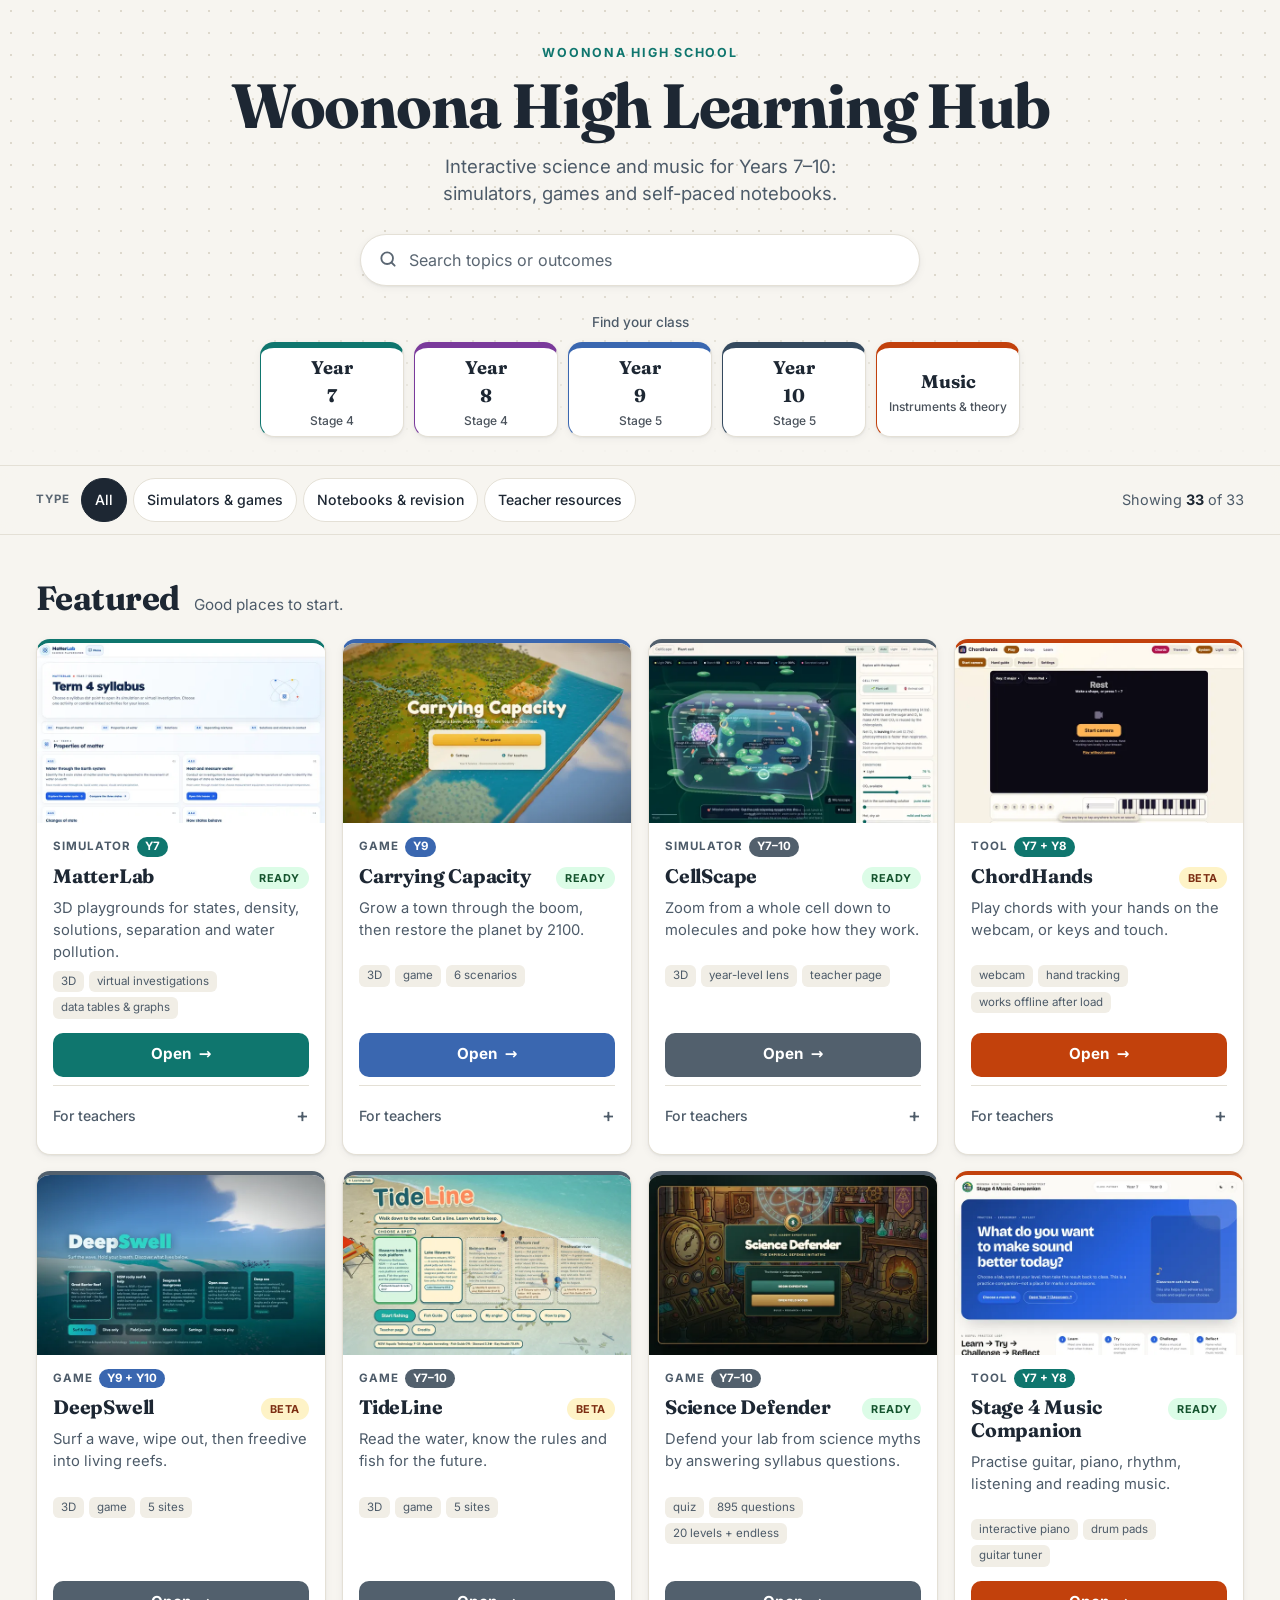
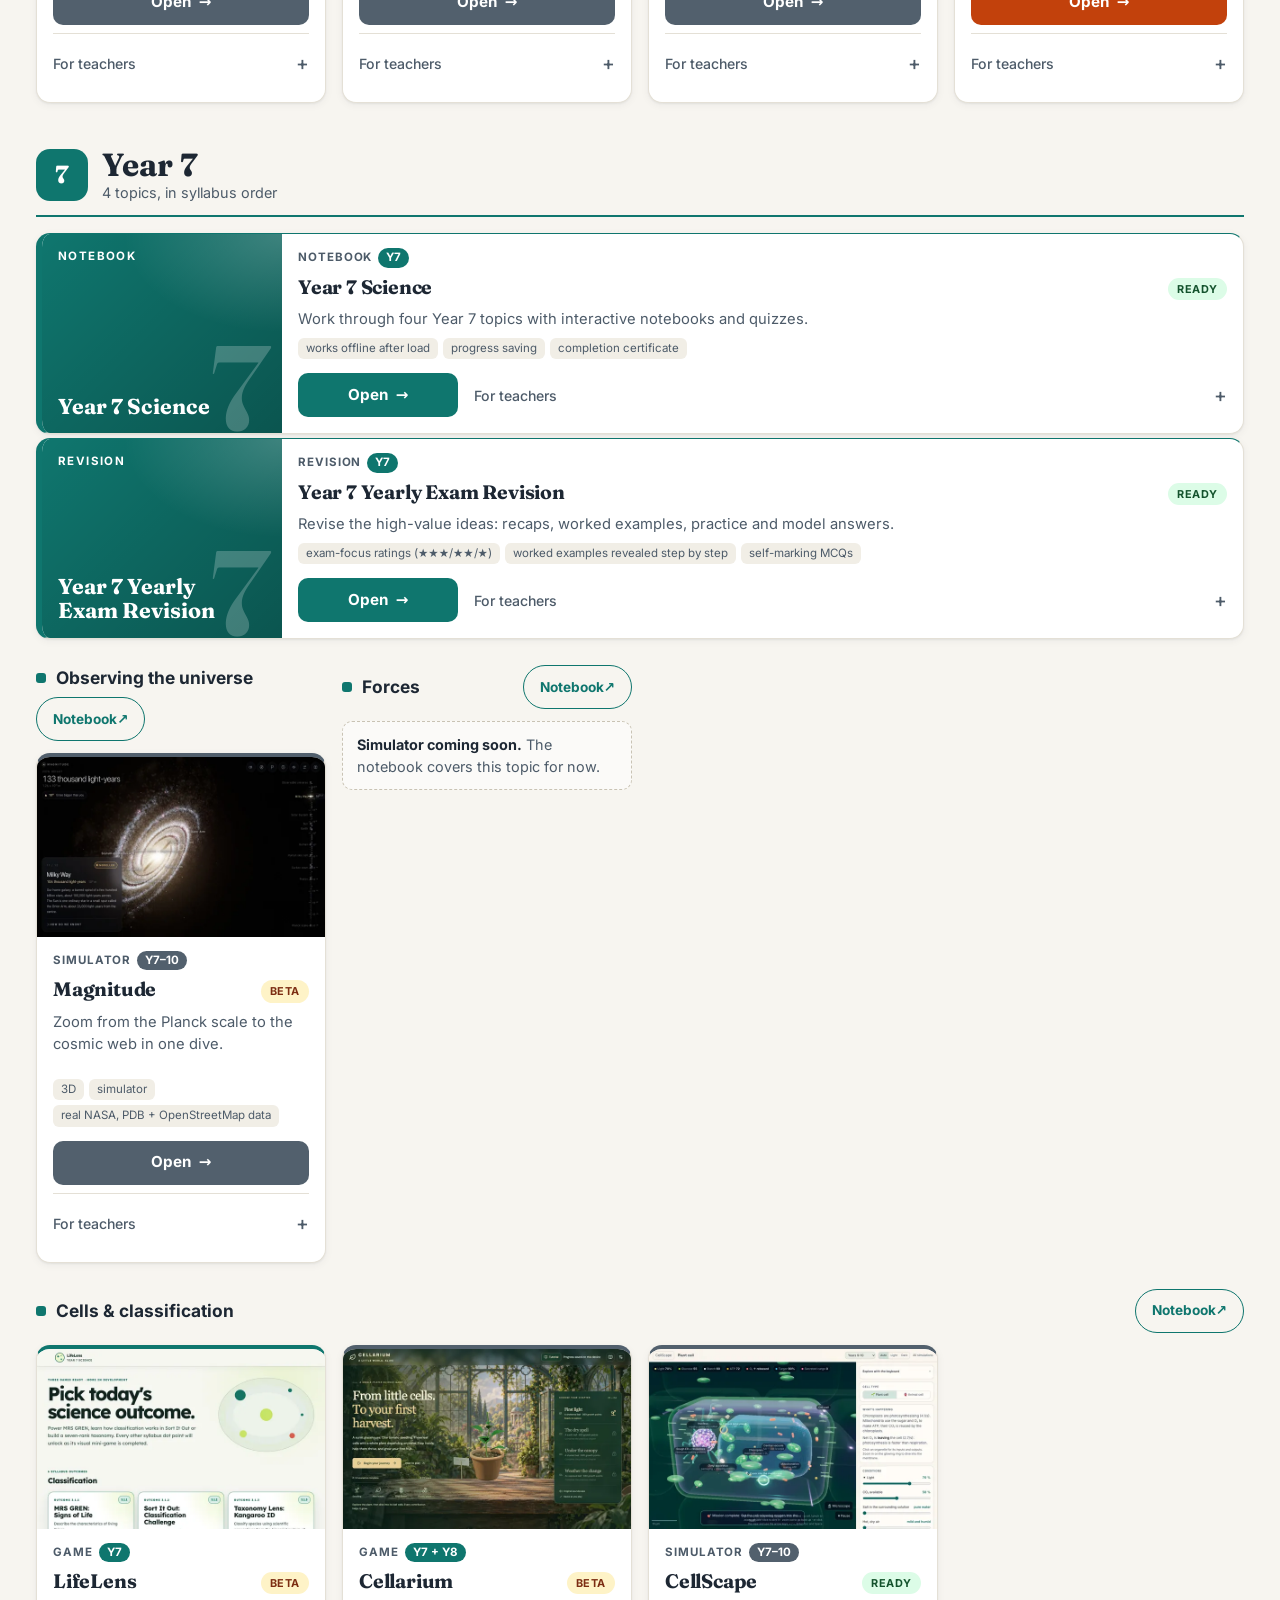
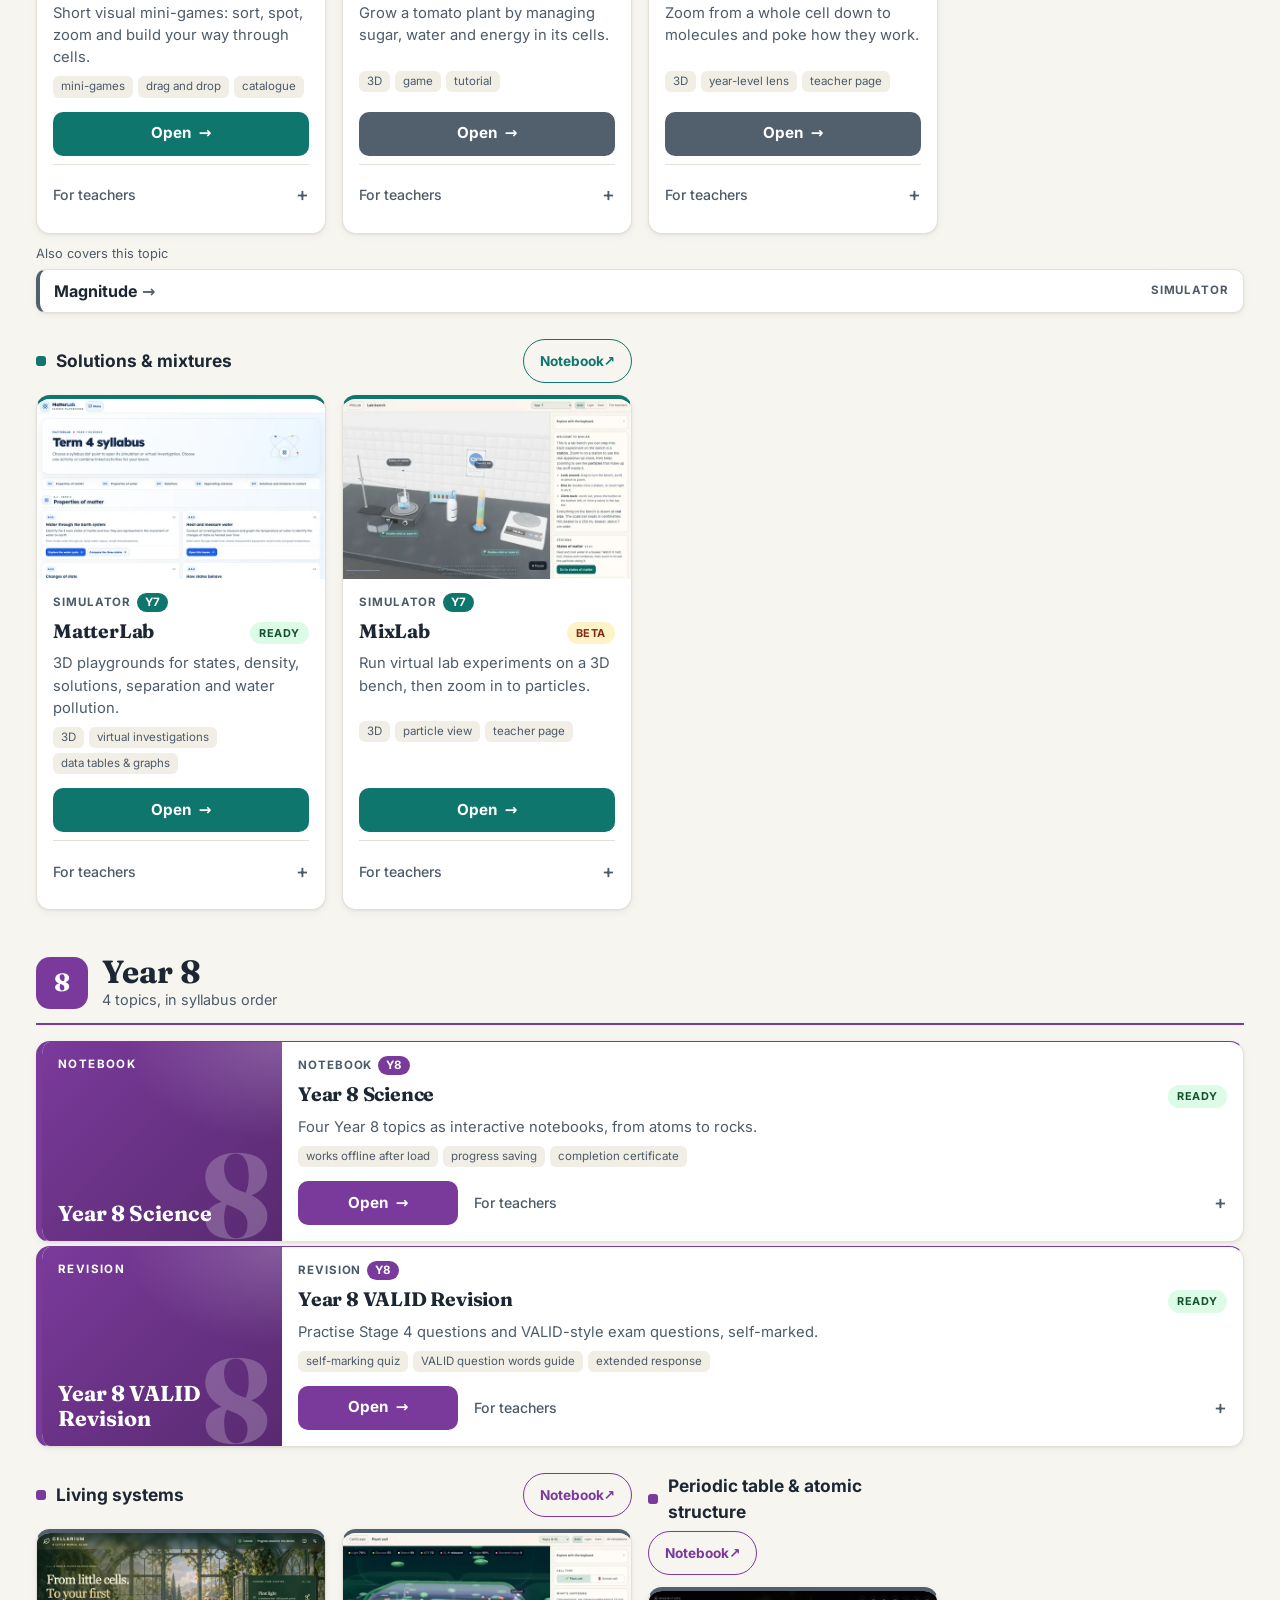
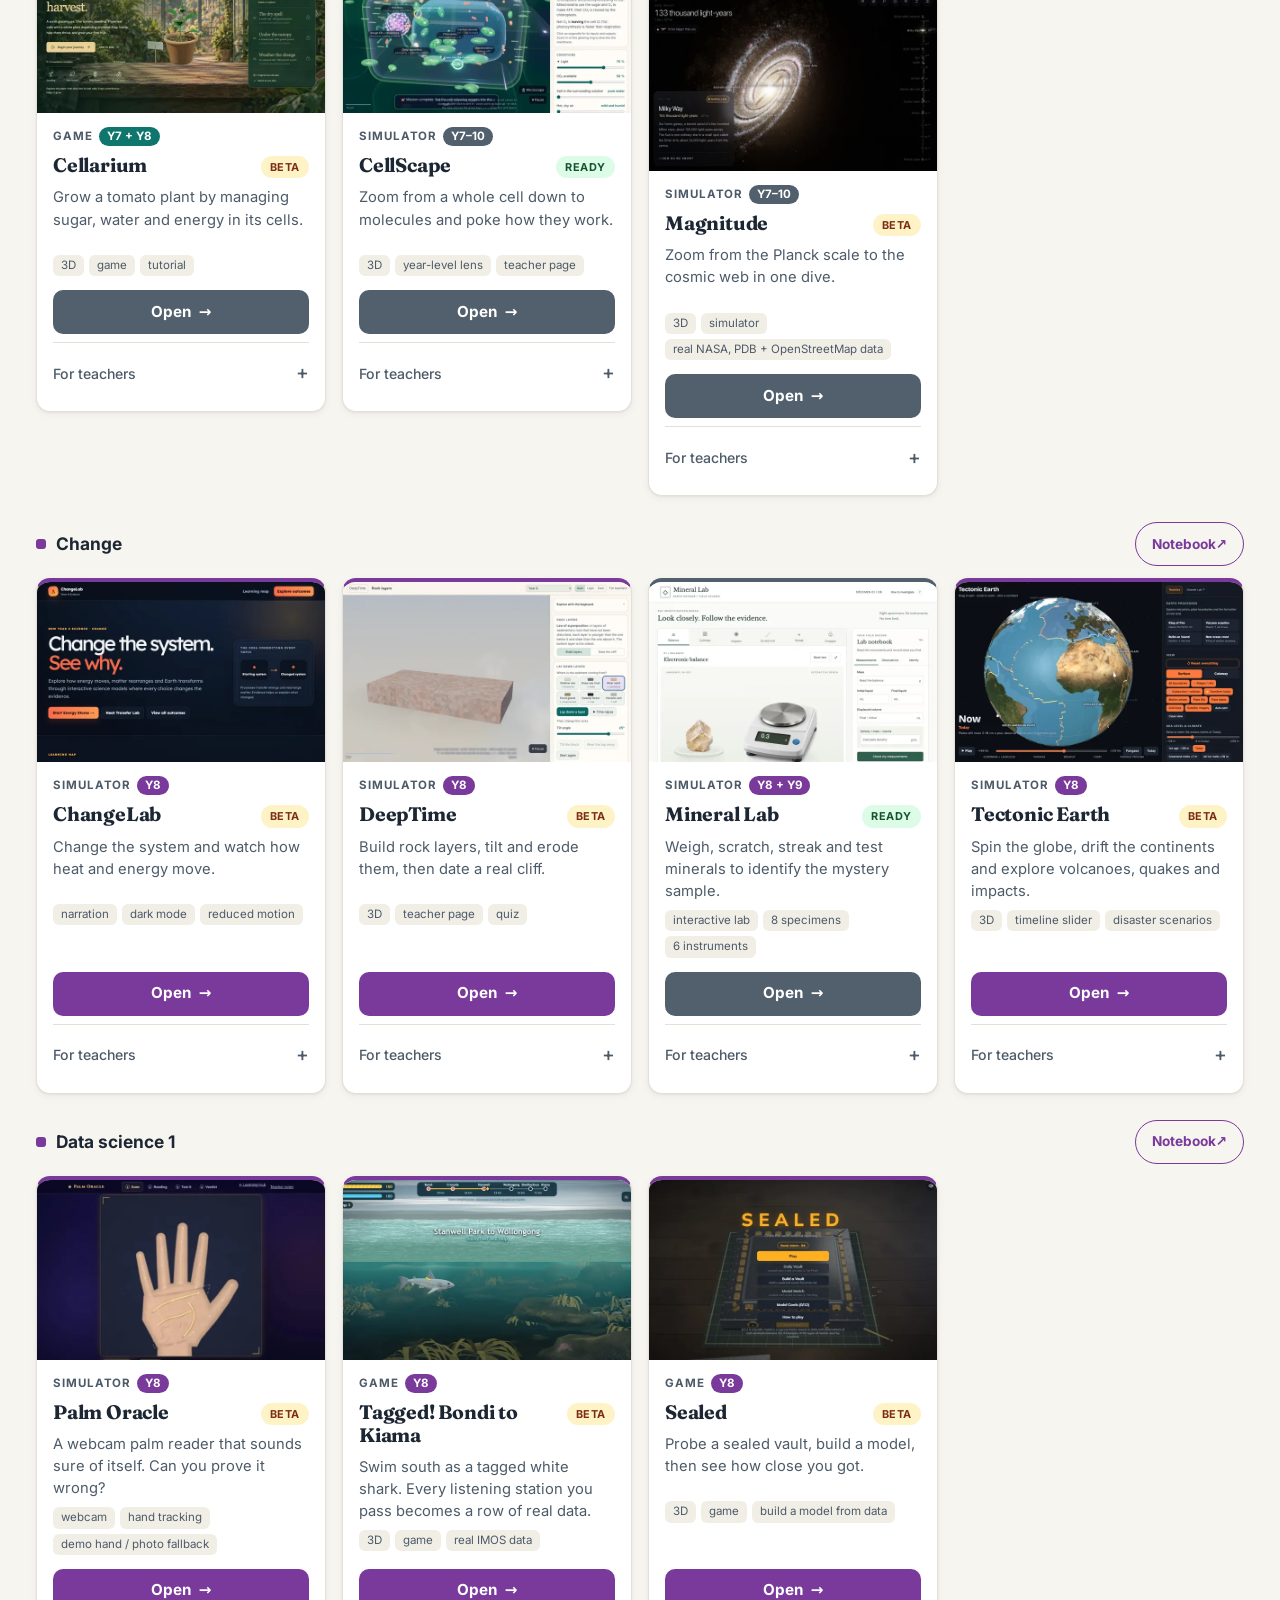
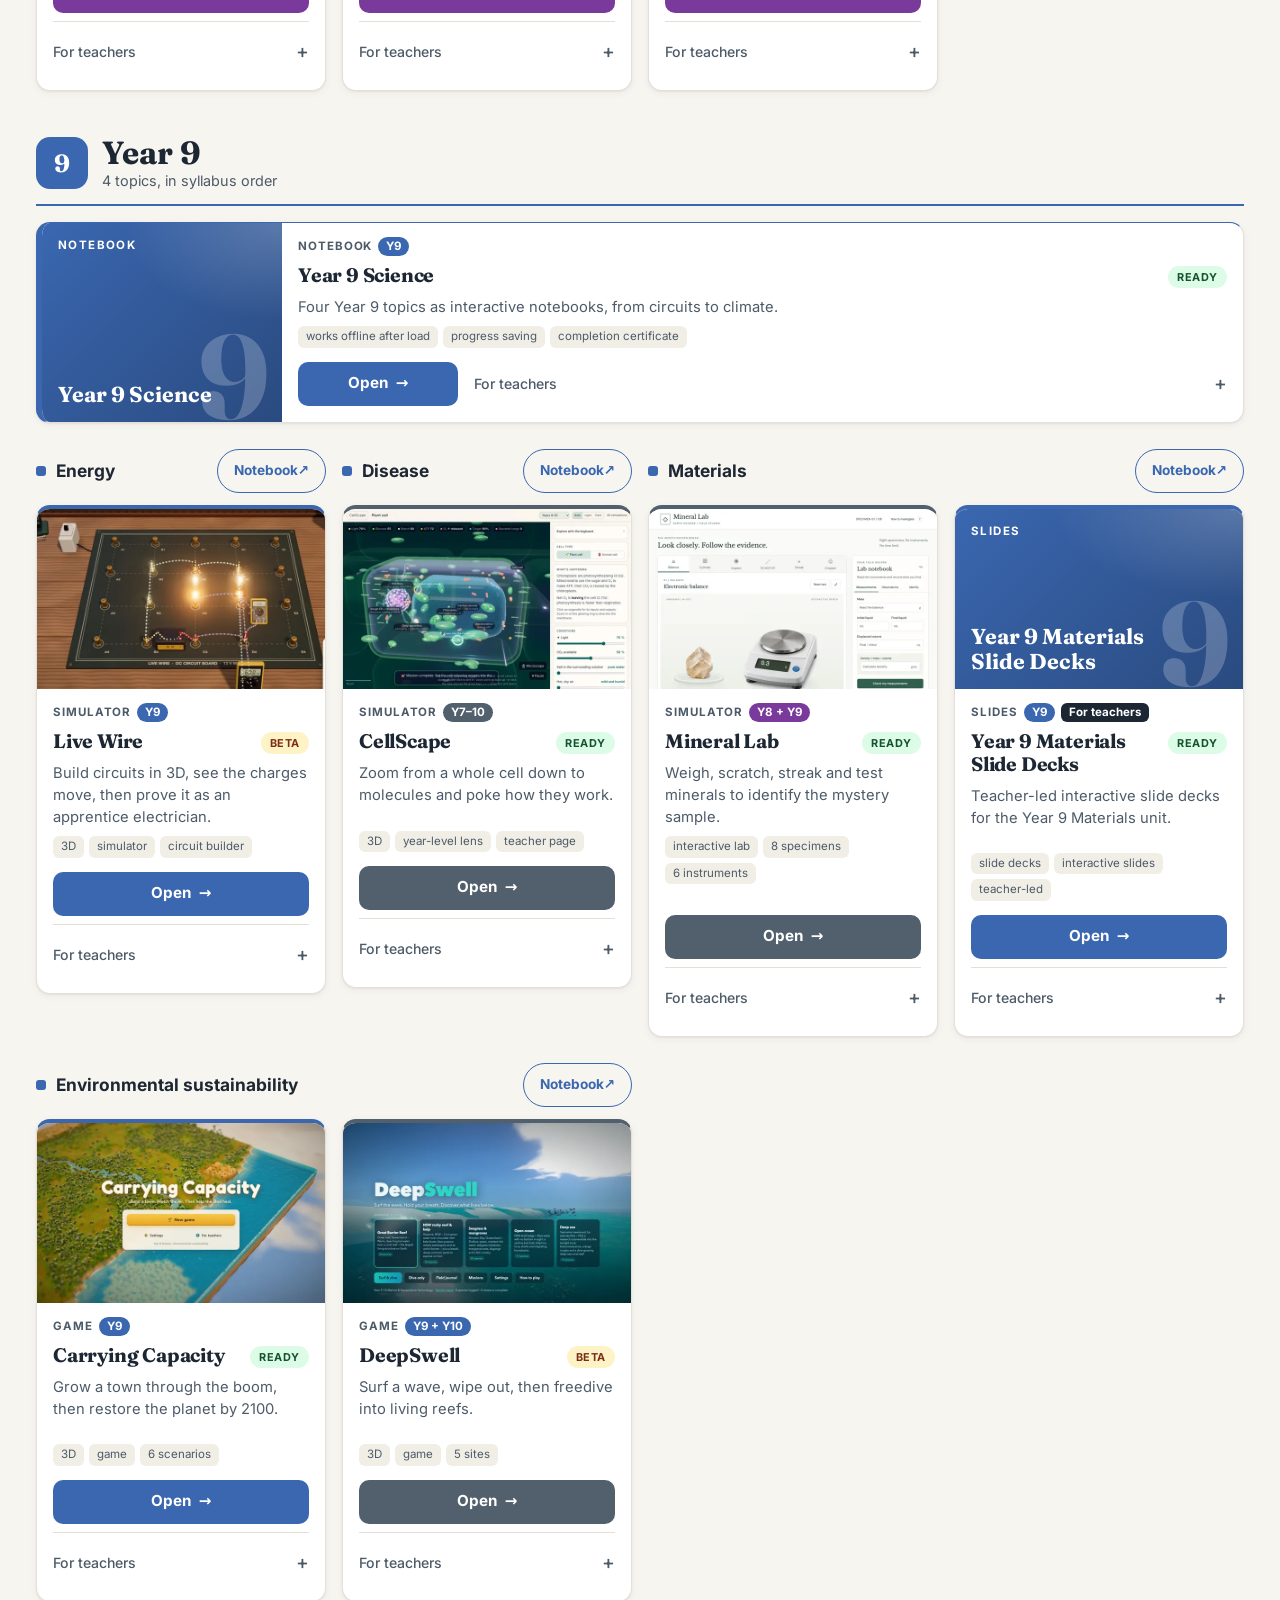
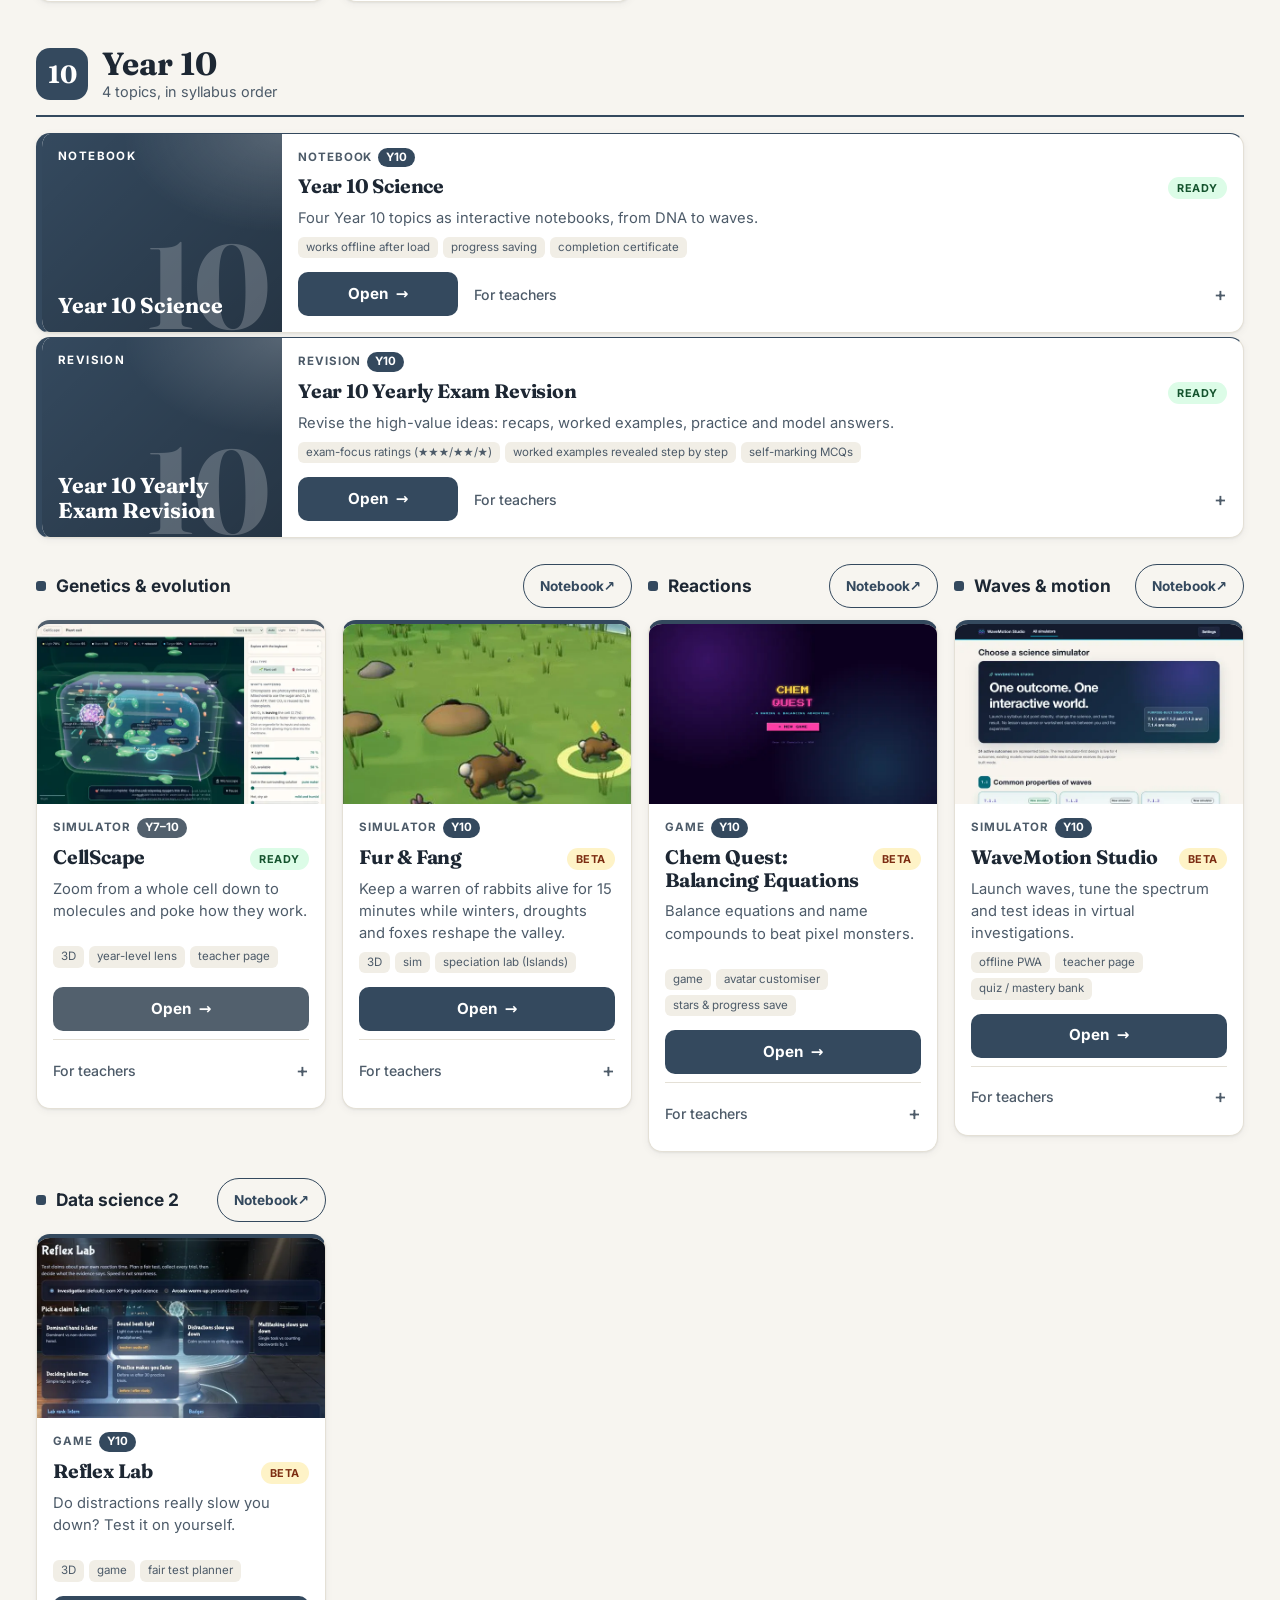
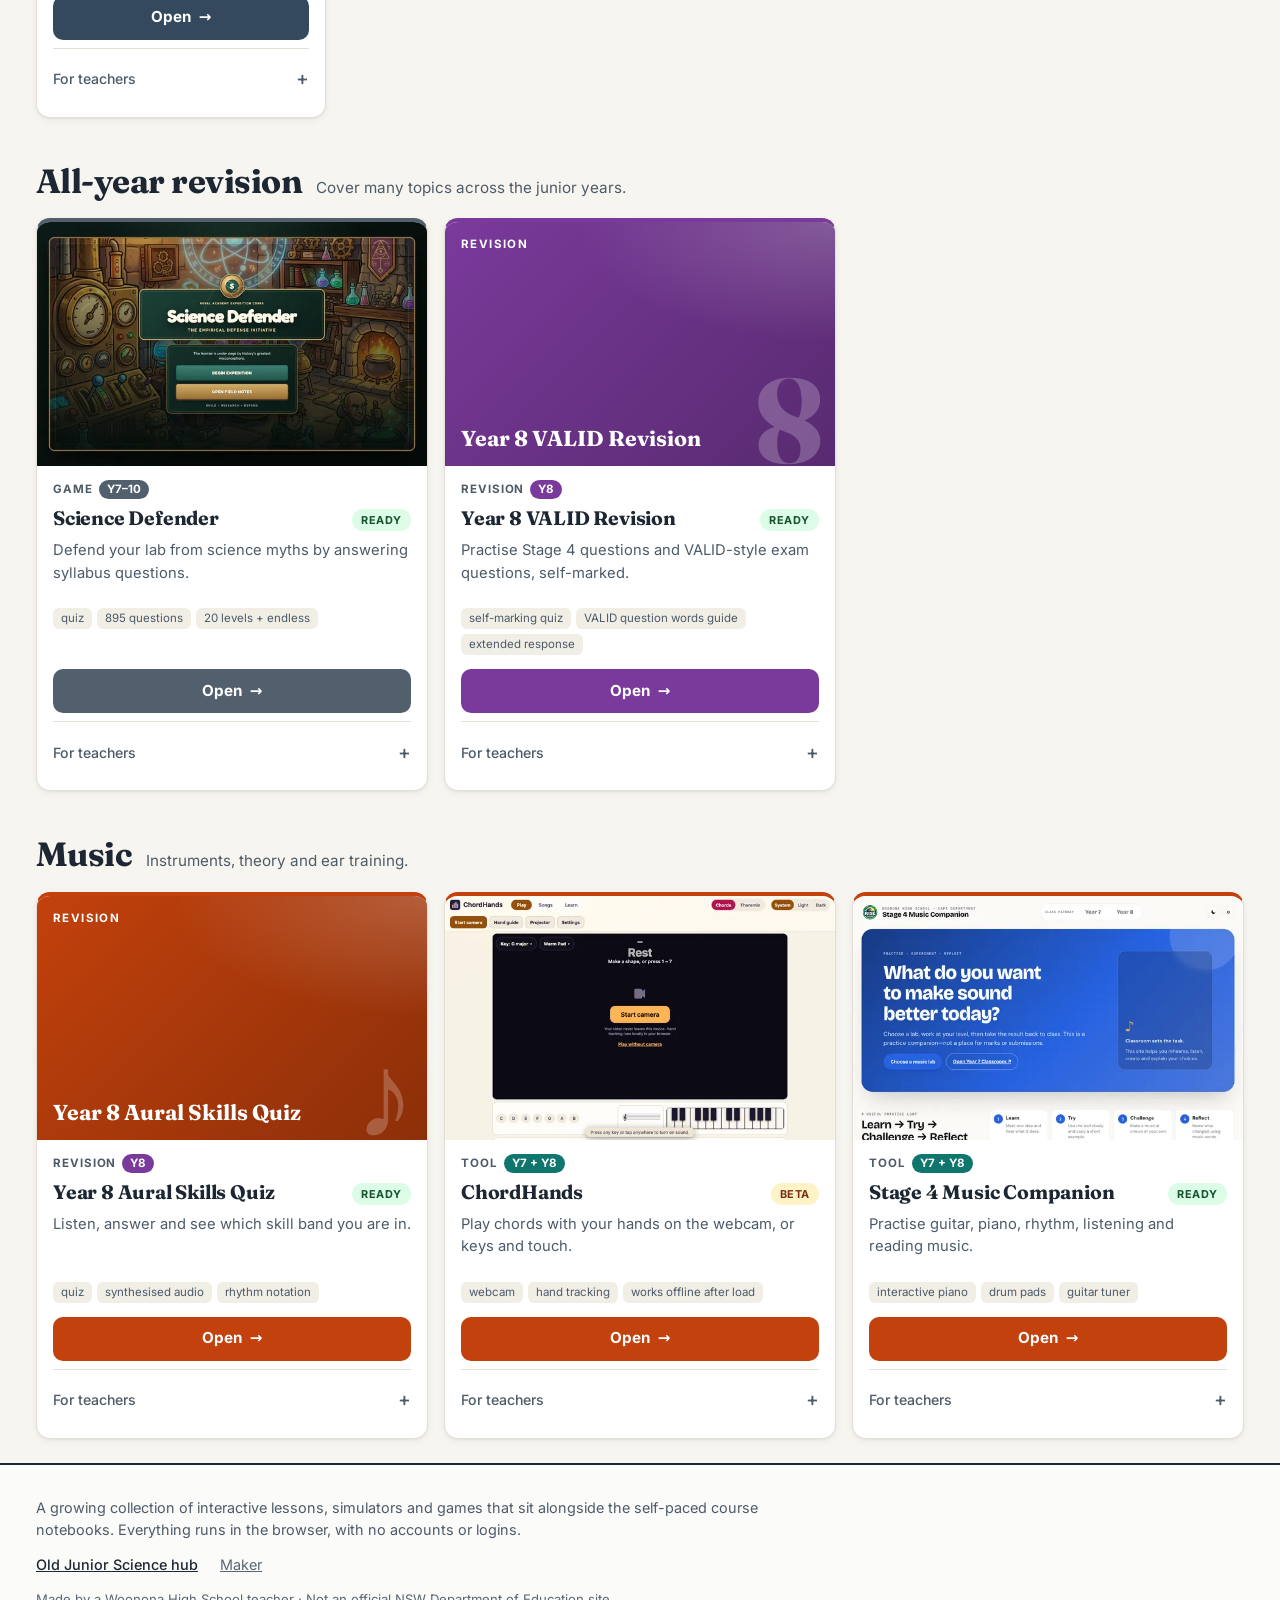
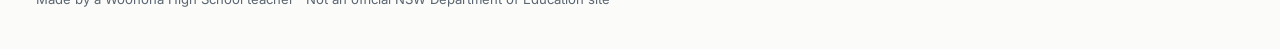
==== commit 4a239c8d: "Refresh hub layout and fix catalogue content from visual review - Phone first screen: one row of yea" ====
--- a/index.html
+++ b/index.html
@@ -25,17 +25,17 @@
     <form class="search" role="search" onsubmit="return false">
       <label class="sr-only" for="q">Search sites by title, topic or outcome</label>
       <svg class="mag" viewBox="0 0 24 24" fill="none" stroke="currentColor" stroke-width="2.2" stroke-linecap="round" aria-hidden="true"><circle cx="11" cy="11" r="7"/><path d="M20 20l-3.5-3.5"/></svg>
-      <input id="q" type="search" placeholder="Search by title, topic or outcome (e.g. cells, 3.1.1)" autocomplete="off" enterkeyhint="search">
+      <input id="q" type="search" placeholder="Search topics or outcomes" autocomplete="off" enterkeyhint="search">
       <button class="clear" id="qclear" type="button" aria-label="Clear search" hidden>&times;</button>
     </form>
 
     <div class="classes">
       <p class="label" id="classlabel">Find your class</p>
       <div class="class-row" role="group" aria-labelledby="classlabel">
-        <button class="class-btn" type="button" data-class="7" style="--accent:var(--y7)" aria-pressed="false">Year 7<small>Stage 4</small></button>
-        <button class="class-btn" type="button" data-class="8" style="--accent:var(--y8)" aria-pressed="false">Year 8<small>Stage 4</small></button>
-        <button class="class-btn" type="button" data-class="9" style="--accent:#3a67b0" aria-pressed="false">Year 9<small>Stage 5</small></button>
-        <button class="class-btn" type="button" data-class="10" style="--accent:var(--y10)" aria-pressed="false">Year 10<small>Stage 5</small></button>
+        <button class="class-btn" type="button" data-class="7" style="--accent:var(--y7)" aria-pressed="false"><span class="yw">Year </span>7<small>Stage 4</small></button>
+        <button class="class-btn" type="button" data-class="8" style="--accent:var(--y8)" aria-pressed="false"><span class="yw">Year </span>8<small>Stage 4</small></button>
+        <button class="class-btn" type="button" data-class="9" style="--accent:var(--y9)" aria-pressed="false"><span class="yw">Year </span>9<small>Stage 5</small></button>
+        <button class="class-btn" type="button" data-class="10" style="--accent:var(--y10)" aria-pressed="false"><span class="yw">Year </span>10<small>Stage 5</small></button>
         <button class="class-btn" type="button" data-class="music" style="--accent:var(--music)" aria-pressed="false">Music<small>Instruments &amp; theory</small></button>
       </div>
     </div>
@@ -49,8 +49,6 @@
 
 <div class="filters" id="filters">
   <div class="wrap filter-inner">
-    <div class="fgroup" role="group" aria-label="Year" data-group="year"><span class="flabel">Year</span></div>
-    <div class="fgroup" role="group" aria-label="Subject" data-group="subject"><span class="flabel">Subject</span></div>
     <div class="fgroup" role="group" aria-label="Type" data-group="type"><span class="flabel">Type</span></div>
     <p class="count" id="count" aria-live="polite"></p>
     <button class="reset" id="reset" type="button" hidden>Clear filters</button>
--- a/assets/home.css
+++ b/assets/home.css
@@ -55,7 +55,7 @@
   --card: #ffffff;
   --ink: #1d2733;
   --ink-mid: #4d5b69;
-  --ink-soft: #6b7885;
+  --ink-soft: #5a6672;
   --line: #e4e0d6;
   --radius: 14px;
   --shadow-sm: 0 1px 2px rgba(29, 39, 51, .06), 0 2px 8px rgba(29, 39, 51, .05);
@@ -63,7 +63,7 @@
   --focus: #1d4ed8;
   --y7: #0f766e;
   --y8: #7a3a9b;
-  --y9: #4b7bc9;
+  --y9: #3a67b0;
   --y10: #34495e;
   --music: #c2410c;
   --neutral: #52606d;
@@ -84,8 +84,6 @@
   line-height: 1.5;
   color: var(--ink);
   background-color: var(--paper);
-  background-image: radial-gradient(circle, var(--paper-dot) 1px, transparent 1px);
-  background-size: 22px 22px;
   min-height: 100vh;
   overflow-x: hidden;
 }
@@ -101,7 +99,24 @@
 .skip:focus { top: 8px; }
 
 /* ── Hero ─────────────────────────────────────────────────────── */
-.hero { padding: 44px 0 28px; text-align: center; }
+.hero { position: relative; padding: 44px 0 28px; text-align: center; }
+.hero::before {
+  content: ''; position: absolute; inset: 0; pointer-events: none;
+  background-image: radial-gradient(circle, var(--paper-dot) 1px, transparent 1px); background-size: 22px 22px;
+  -webkit-mask-image: linear-gradient(#000 60%, transparent); mask-image: linear-gradient(#000 60%, transparent);
+}
+.hero > .wrap { position: relative; }
+@media (max-width: 639px) {
+  .hero { padding: 26px 0 18px; }
+  .hero h1 { margin-top: 6px; }
+  .hero .sub { margin-top: 10px; }
+  .search { margin-top: 18px; }
+  .search input { height: 48px; }
+  .search svg.mag { top: 14px; }
+  .search .clear { top: 6px; }
+  .classes { margin-top: 18px; }
+  .classes .label { margin-bottom: 8px; }
+}
 .eyebrow { font-size: .78rem; font-weight: 700; letter-spacing: .14em; text-transform: uppercase; color: var(--y7); }
 .hero h1 {
   font-family: var(--serif); font-weight: 700;
@@ -128,11 +143,11 @@
 
 .classes { margin-top: 26px; }
 .classes .label { font-size: .85rem; color: var(--ink-mid); font-weight: 500; margin-bottom: 10px; }
-.class-row { display: grid; grid-template-columns: repeat(2, 1fr); gap: 10px; max-width: 760px; margin: 0 auto; }
+.class-row { display: grid; grid-template-columns: repeat(4, 1fr) 1.6fr; gap: 8px; max-width: 760px; margin: 0 auto; }
 .class-btn {
   --accent: var(--neutral);
   display: flex; align-items: center; justify-content: center; gap: 10px;
-  min-height: 56px; padding: 8px 14px; background: #fff; border: 1.5px solid var(--line);
+  min-height: 52px; padding: 6px 8px; background: #fff; border: 1.5px solid var(--line);
   border-left: 6px solid var(--accent); border-radius: var(--radius);
   font-family: var(--serif); font-weight: 700; font-size: 1.15rem; cursor: pointer;
   box-shadow: var(--shadow-sm); transition: transform .15s, box-shadow .15s, background .15s;
@@ -140,10 +155,11 @@
 .class-btn:hover { transform: translateY(-2px); box-shadow: var(--shadow-md); }
 .class-btn[aria-pressed="true"] { background: var(--accent); border-color: var(--accent); color: #fff; }
 .class-btn small { font-family: var(--sans); font-weight: 500; font-size: .75rem; opacity: .8; display: none; }
-.class-btn[data-class="music"] { grid-column: span 2; }
+.class-btn .yw { display: none; }
 @media (min-width: 640px) {
   .class-row { grid-template-columns: repeat(5, 1fr); }
-  .class-btn[data-class="music"] { grid-column: auto; }
+  .class-row { grid-template-columns: repeat(5, 1fr); gap: 10px; }
+  .class-btn .yw { display: inline; }
   .class-btn { flex-direction: column; gap: 0; min-height: 76px; border-left-width: 1.5px; border-top: 6px solid var(--accent); }
   .class-btn small { display: block; margin-top: 2px; }
 }
@@ -165,20 +181,27 @@
   border-top: 1px solid var(--line); border-bottom: 1px solid var(--line); padding: 12px 0;
   z-index: 20;
 }
-@media (min-width: 900px) { .filters { position: sticky; top: 0; } }
-.filter-inner { display: flex; flex-wrap: wrap; gap: 10px 22px; align-items: center; }
-.fgroup { display: flex; flex-wrap: wrap; align-items: center; gap: 6px; }
+.filters { position: sticky; top: 0; padding: 8px 0; }
+.filter-inner { display: flex; flex-wrap: nowrap; gap: 10px 18px; align-items: center; overflow-x: auto; scrollbar-width: none; }
+.filter-inner::-webkit-scrollbar { display: none; }
+.fgroup { flex: none; display: flex; flex-wrap: nowrap; align-items: center; gap: 6px; }
 .fgroup .flabel { font-size: .72rem; font-weight: 700; letter-spacing: .1em; text-transform: uppercase; color: var(--ink-soft); margin-right: 4px; }
 .chip {
   border: 1.5px solid var(--line); background: #fff; border-radius: 999px; padding: 6px 13px;
-  font-size: .88rem; font-weight: 500; cursor: pointer; min-height: 36px;
+  font-size: .88rem; font-weight: 500; cursor: pointer; min-height: 44px; white-space: nowrap;
   transition: background .12s, border-color .12s, color .12s;
 }
 .chip:hover { border-color: var(--ink-soft); }
 .chip[aria-pressed="true"] { background: var(--ink); border-color: var(--ink); color: #fff; }
-.count { margin-left: auto; font-size: .9rem; color: var(--ink-mid); font-variant-numeric: tabular-nums; }
+.count { flex: none; white-space: nowrap; margin-left: auto; font-size: .9rem; color: var(--ink-mid); font-variant-numeric: tabular-nums; }
 .count strong { color: var(--ink); }
-.reset { border: 0; background: none; color: var(--focus); text-decoration: underline; cursor: pointer; font-size: .88rem; padding: 4px; }
+.reset { flex: none; border: 0; background: none; color: var(--focus); text-decoration: underline; cursor: pointer; font-size: .88rem; padding: 0 8px; min-height: 44px; white-space: nowrap; }
+.fgroup .flabel { display: none; }
+@media (min-width: 900px) {
+  .filters { padding: 12px 0; }
+  .filter-inner { flex-wrap: wrap; overflow: visible; gap: 10px 22px; }
+  .fgroup .flabel { display: inline; }
+}
 .reset[hidden] { display: none; }
 
 /* ── Sections ─────────────────────────────────────────────────── */
@@ -201,7 +224,8 @@
 .topic-head h3 { font-size: 1.08rem; font-weight: 700; display: flex; align-items: center; gap: 10px; }
 .topic-head h3::before { content: ''; width: 10px; height: 10px; border-radius: 3px; background: var(--accent); flex: none; }
 .nb-link {
-  font-size: .85rem; font-weight: 700; color: var(--accent); text-decoration: none; padding: 5px 12px;
+  display: inline-flex; align-items: center; min-height: 44px;
+  font-size: .85rem; font-weight: 700; color: var(--accent); text-decoration: none; padding: 0 16px;
   border: 1.5px solid currentColor; border-radius: 999px; white-space: nowrap;
 }
 .nb-link:hover { background: var(--accent); color: #fff; }
@@ -216,21 +240,25 @@
 @media (min-width: 1100px) { .grid.roomy { grid-template-columns: repeat(3, 1fr); } }
 
 .placeholder {
-  min-height: 120px; display: flex; flex-direction: column; justify-content: center; align-items: center; text-align: center;
-  gap: 4px; padding: 18px; border: 2px dashed #c9c3b4; border-radius: var(--radius); color: var(--ink-mid);
+  padding: 12px 14px; border: 1.5px dashed #c9c3b4; border-radius: 10px; color: var(--ink-mid);
   background: rgba(255, 255, 255, .5); font-size: .9rem;
 }
-.placeholder strong { color: var(--ink); font-size: .95rem; }
+.placeholder strong { color: var(--ink); }
 
 .course-strip { margin-top: 4px; }
 
 /* Featured scroller */
 .scroller {
   display: flex; gap: 16px; overflow-x: auto; padding: 4px var(--gutter) 18px; margin: 0 calc(var(--gutter) * -1);
-  scroll-snap-type: x proximity; scroll-padding: 0 var(--gutter);
-}
+  scroll-snap-type: x proximity; scroll-padding: 0 var(--gutter); scrollbar-width: none;
+}
+.scroller::-webkit-scrollbar { display: none; }
 .scroller > .card { flex: 0 0 min(84vw, 360px); scroll-snap-align: start; }
-@media (min-width: 900px) { .scroller > .card { flex-basis: 390px; } }
+@media (min-width: 900px) {
+  .scroller.feat { display: grid; grid-template-columns: repeat(3, 1fr); overflow: visible; padding: 4px 0 0; margin: 0; }
+  .scroller.feat > .card { flex: none; }
+}
+@media (min-width: 1200px) { .scroller.feat { grid-template-columns: repeat(4, 1fr); } }
 
 /* ── Card ─────────────────────────────────────────────────────── */
 .card {
@@ -247,7 +275,7 @@
 .meta { display: flex; flex-wrap: wrap; gap: 6px; align-items: center; font-size: .72rem; }
 .kind { font-weight: 700; letter-spacing: .08em; text-transform: uppercase; color: var(--ink-mid); }
 .ypill { padding: 1px 8px; border-radius: 999px; background: var(--accent); color: #fff; font-weight: 700; font-size: .72rem; }
-.ypill.y7 { background: var(--y7); } .ypill.y8 { background: var(--y8); } .ypill.y9 { background: #3a67b0; } .ypill.y10 { background: var(--y10); } .ypill.mixed { background: var(--neutral); }
+.ypill.y7 { background: var(--y7); } .ypill.y8 { background: var(--y8); } .ypill.y9 { background: var(--y9); } .ypill.y10 { background: var(--y10); } .ypill.mixed { background: var(--neutral); }
 .teach-flag { padding: 1px 8px; border-radius: 6px; background: #1d2733; color: #fff; font-weight: 700; font-size: .72rem; }
 .title-row { display: flex; align-items: flex-start; justify-content: space-between; gap: 10px; }
 .card h3, .card h4 { font-family: var(--serif); font-weight: 700; font-size: 1.22rem; line-height: 1.2; letter-spacing: -.01em; overflow-wrap: anywhere; }
@@ -260,14 +288,14 @@
 .tag { font-size: .72rem; padding: 2px 8px; border-radius: 6px; background: #f1eee6; color: var(--ink-mid); }
 .card-foot { margin-top: auto; padding-top: 6px; display: flex; flex-direction: column; gap: 8px; }
 .open {
-  display: inline-flex; align-items: center; justify-content: center; gap: 8px; min-height: 42px; padding: 0 18px;
+  display: inline-flex; align-items: center; justify-content: center; gap: 8px; min-height: 44px; padding: 0 18px;
   background: var(--accent); color: #fff; font-weight: 700; font-size: .95rem; text-decoration: none; border-radius: 10px;
   transition: filter .12s, gap .15s;
 }
 .open:hover { filter: brightness(.88); gap: 12px; }
 .open::after { content: '\2192'; }
 details.teach { border-top: 1px solid var(--line); padding-top: 8px; font-size: .88rem; }
-details.teach summary { cursor: pointer; font-weight: 500; color: var(--ink-mid); list-style: none; display: flex; justify-content: space-between; align-items: center; padding: 4px 0; min-height: 32px; }
+details.teach summary { cursor: pointer; font-weight: 500; color: var(--ink-mid); list-style: none; display: flex; justify-content: space-between; align-items: center; padding: 4px 0; min-height: 44px; }
 details.teach summary::-webkit-details-marker { display: none; }
 details.teach summary::after { content: '+'; font-size: 1.2rem; line-height: 1; }
 details.teach[open] summary::after { content: '\2212'; }
@@ -275,13 +303,18 @@
 details.teach .desc { margin: 6px 0 10px; color: var(--ink-mid); }
 .outcomes { display: flex; flex-wrap: wrap; gap: 5px; margin-bottom: 10px; }
 .outcomes .chipo { font-size: .72rem; font-variant-numeric: tabular-nums; padding: 2px 8px; border-radius: 999px; border: 1px solid var(--line); background: #faf9f5; }
-.tlink { font-weight: 700; color: var(--accent); }
+.tlink { display: inline-flex; align-items: center; min-height: 44px; font-weight: 700; color: var(--accent); }
 
 /* wide course card */
 @media (min-width: 700px) {
   .card.wide { flex-direction: row; border-top-width: 1px; border-left: 6px solid var(--accent); }
   .card.wide .shot { flex: 0 0 280px; aspect-ratio: auto; }
   .card.wide .tagline { min-height: 0; }
+  .card.wide .card-foot { flex-direction: row; align-items: center; gap: 16px; }
+  .card.wide .open { flex: none; min-width: 160px; }
+  .card.wide details.teach { flex: 1; border-top: 0; padding-top: 0; }
+  .card.wide .card-foot:has(details[open]) { flex-wrap: wrap; }
+  .card.wide details.teach[open] { flex-basis: 100%; }
 }
 
 .empty {
@@ -329,6 +362,12 @@
 .col { background: rgba(255, 255, 255, .5); border: 1px solid var(--line); border-radius: var(--radius); padding: 10px; min-width: 0; }
 .col > h3 { display: flex; justify-content: space-between; align-items: center; font-size: .82rem; letter-spacing: .08em; text-transform: uppercase; padding: 4px 6px 10px; border-bottom: 3px solid var(--c); margin-bottom: 10px; }
 .col > h3 span { background: var(--c); color: #fff; border-radius: 999px; padding: 0 9px; font-size: .78rem; }
+.col-tg { all: unset; box-sizing: border-box; display: flex; width: 100%; min-height: 32px; justify-content: space-between; align-items: center; cursor: pointer; }
+.col-tg:focus-visible { outline: 3px solid var(--focus); outline-offset: 2px; border-radius: 6px; }
+.col-tg::after { content: '2'; margin-left: 8px; color: var(--ink-mid); }
+.col-tg[aria-expanded="false"]::after { content: '+'; }
+.col-tg span { margin-left: auto; }
+.col-body[hidden] { display: none; }
 .col .none { color: var(--ink-soft); font-size: .88rem; text-align: center; padding: 18px 6px; border: 2px dashed var(--line); border-radius: 10px; }
 .mcard { background: #fff; border: 1px solid var(--line); border-left: 4px solid var(--c); border-radius: 10px; padding: 12px; margin-bottom: 10px; box-shadow: var(--shadow-sm); font-size: .86rem; display: flex; flex-direction: column; gap: 8px; }
 .mcard h4 { font-family: var(--serif); font-size: 1.05rem; line-height: 1.2; }
@@ -367,3 +406,66 @@
 .overlap p { color: var(--ink-mid); font-size: .9rem; margin-top: 2px; }
 
 @media print { .filters, .skip { display: none; } }
+
+/* ── Packed topic rows ────────────────────────────────────────── */
+.topics { display: grid; gap: 26px 16px; grid-template-columns: 1fr; margin-top: 26px; }
+.topics .topic { margin-top: 0; min-width: 0; }
+.topic .grid.n1 { grid-template-columns: 1fr; }
+@media (min-width: 620px) {
+  .topics { grid-template-columns: repeat(2, minmax(0, 1fr)); }
+  .topic.span-2, .topic.span-full { grid-column: 1 / -1; }
+}
+@media (min-width: 960px) {
+  .topics { grid-template-columns: repeat(3, minmax(0, 1fr)); }
+  .topic.span-2 { grid-column: span 2; }
+  .topic .grid.n2 { grid-template-columns: repeat(2, 1fr); }
+}
+@media (min-width: 1200px) { .topics { grid-template-columns: repeat(4, minmax(0, 1fr)); } }
+.again { margin-top: 10px; }
+.again p { font-size: .8rem; color: var(--ink-mid); margin-bottom: 6px; }
+.again ul { display: flex; flex-direction: column; gap: 6px; }
+.mini {
+  --accent: var(--neutral);
+  display: flex; align-items: center; justify-content: space-between; gap: 10px; min-height: 44px; padding: 8px 14px;
+  background: #fff; border: 1px solid var(--line); border-left: 4px solid var(--accent); border-radius: 10px;
+  text-decoration: none; box-shadow: var(--shadow-sm);
+}
+.mini:hover { box-shadow: var(--shadow-md); }
+.mini-t { font-weight: 700; }
+.mini-t::after { content: ' \2192'; color: var(--accent); }
+.mini-k { font-size: .72rem; font-weight: 700; letter-spacing: .08em; text-transform: uppercase; color: var(--ink-mid); }
+
+/* ── Cover tiles (notebooks, revision, slides) ────────────────── */
+.card .shot.cover {
+  position: relative; display: flex; flex-direction: column; justify-content: space-between; padding: 14px 16px; color: #fff;
+  background-color: var(--accent);
+  background-image: radial-gradient(120% 90% at 100% 0%, rgba(255,255,255,.2), transparent 55%), linear-gradient(135deg, transparent, rgba(0,0,0,.28));
+}
+.cv-kind { position: relative; font-size: .72rem; font-weight: 700; letter-spacing: .12em; text-transform: uppercase; }
+.cv-big { position: absolute; right: 12px; bottom: -14px; font-family: var(--serif); font-weight: 700; font-size: 7.5rem; line-height: 1; opacity: .22; }
+.cv-big.long { font-size: 4.5rem; bottom: -4px; }
+.cv-title { position: relative; font-family: var(--serif); font-weight: 700; font-size: 1.35rem; line-height: 1.15; max-width: 85%; }
+@media (min-width: 700px) { .card.wide .shot.cover { flex: 0 0 240px; min-height: 170px; } }
+
+/* ── Compact cards on phones (topic grids and course strips; Featured stays large) ── */
+@media (max-width: 619px) {
+  .grid .card, .course-strip .card {
+    display: grid; grid-template-columns: 96px minmax(0, 1fr); border-top-width: 1px; border-left: 4px solid var(--accent);
+  }
+  .grid .card .shot, .course-strip .card .shot { aspect-ratio: auto; height: 100%; min-height: 96px; }
+  .grid .card .card-body, .course-strip .card .card-body { padding: 10px 12px 8px; gap: 5px; }
+  .grid .card h3, .course-strip .card h3 { font-size: 1.05rem; }
+  .grid .card .tagline, .course-strip .card .tagline { -webkit-line-clamp: 2; min-height: 0; font-size: .88rem; }
+  .grid .card .tags, .course-strip .card .tags { display: none; }
+  .grid .card .card-foot, .course-strip .card .card-foot { flex-direction: row; align-items: center; gap: 10px; padding-top: 2px; }
+  .grid .card .open, .course-strip .card .open { padding: 0 14px; font-size: .9rem; }
+  .grid .card details.teach, .course-strip .card details.teach { flex: 1; border-top: 0; padding-top: 0; }
+  .grid .card details.teach[open], .course-strip .card details.teach[open] { flex-basis: 100%; }
+  .grid .card .card-foot:has(details[open]), .course-strip .card .card-foot:has(details[open]) { flex-wrap: wrap; }
+  .card .shot.cover { padding: 8px; justify-content: center; align-items: center; }
+  .card .shot.cover .cv-kind, .card .shot.cover .cv-title { display: none; }
+  .card .shot.cover .cv-big { position: static; opacity: .95; font-size: 2.6rem; }
+  .card .shot.cover .cv-big.long { font-size: 1.5rem; }
+  .scroller .card .shot.cover { justify-content: space-between; align-items: stretch; padding: 14px 16px; }
+  .scroller .card .shot.cover .cv-kind, .scroller .card .shot.cover .cv-title { display: block; }
+}
